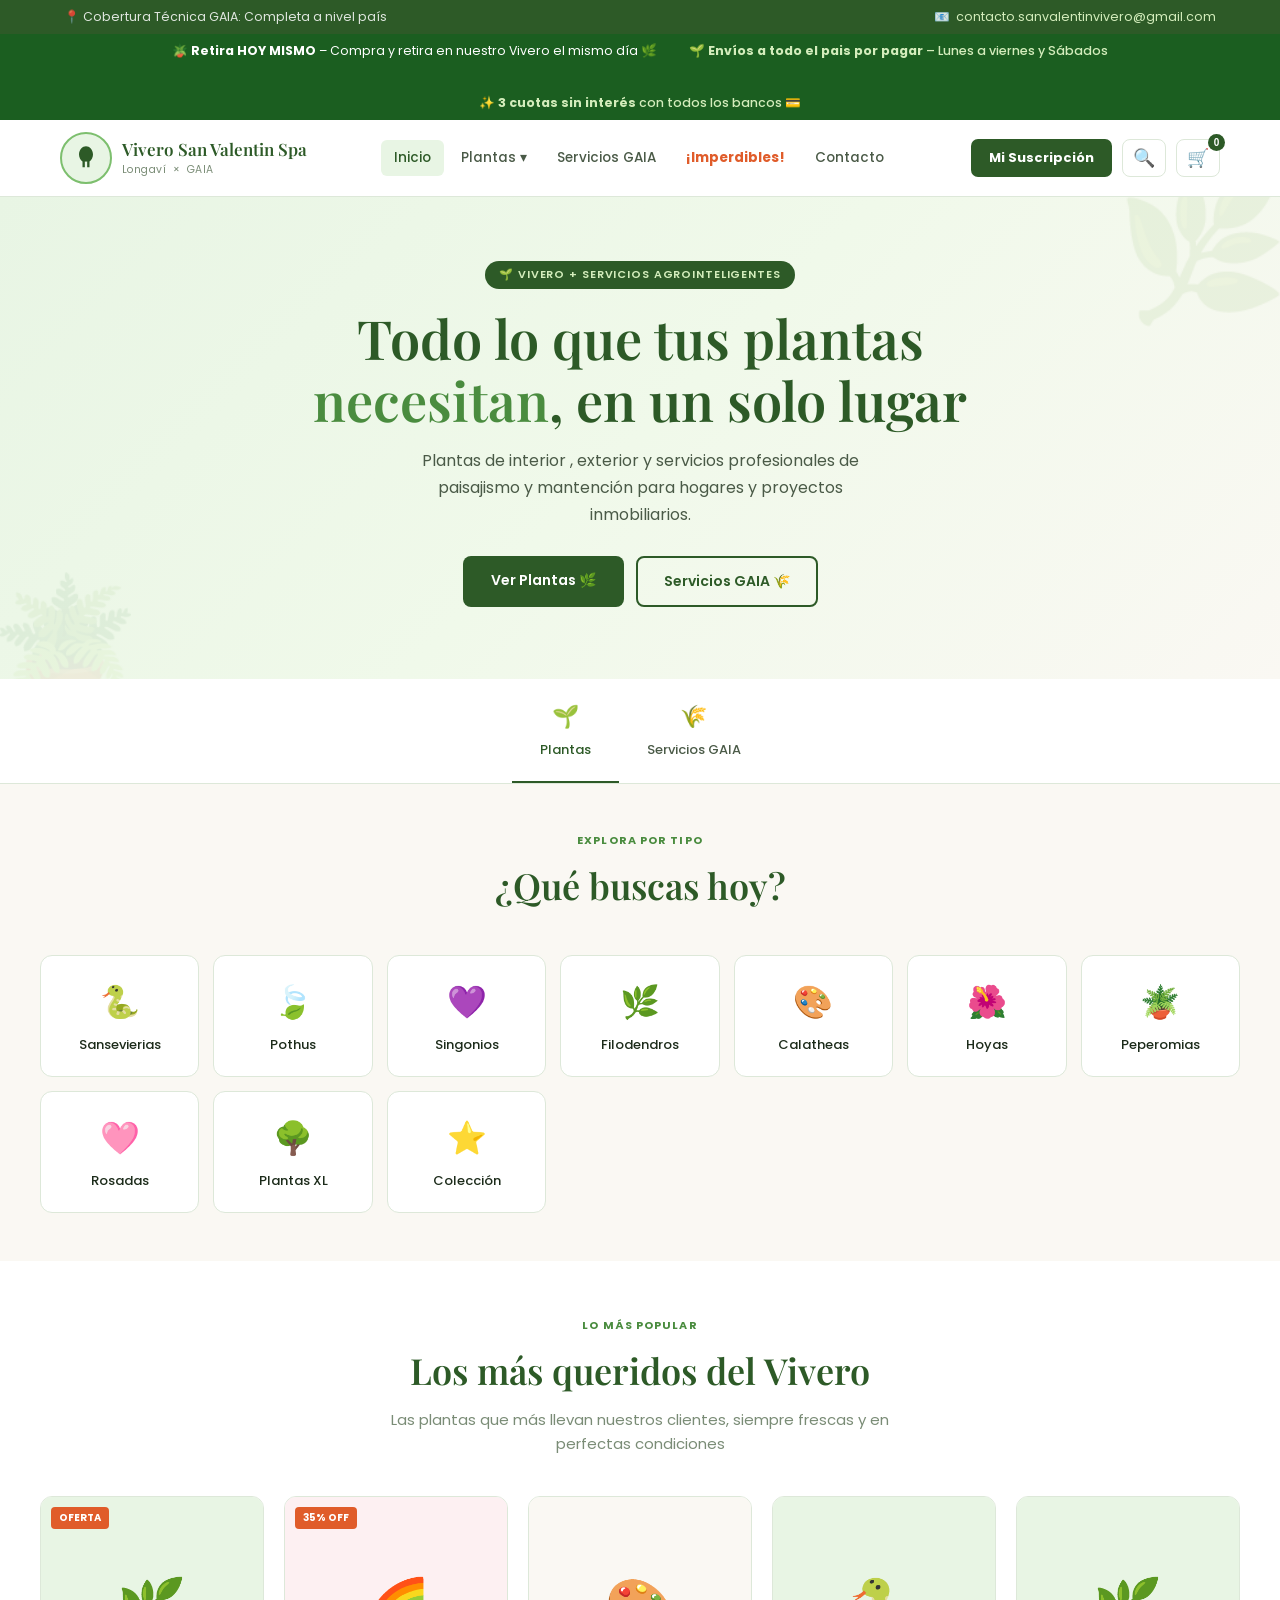
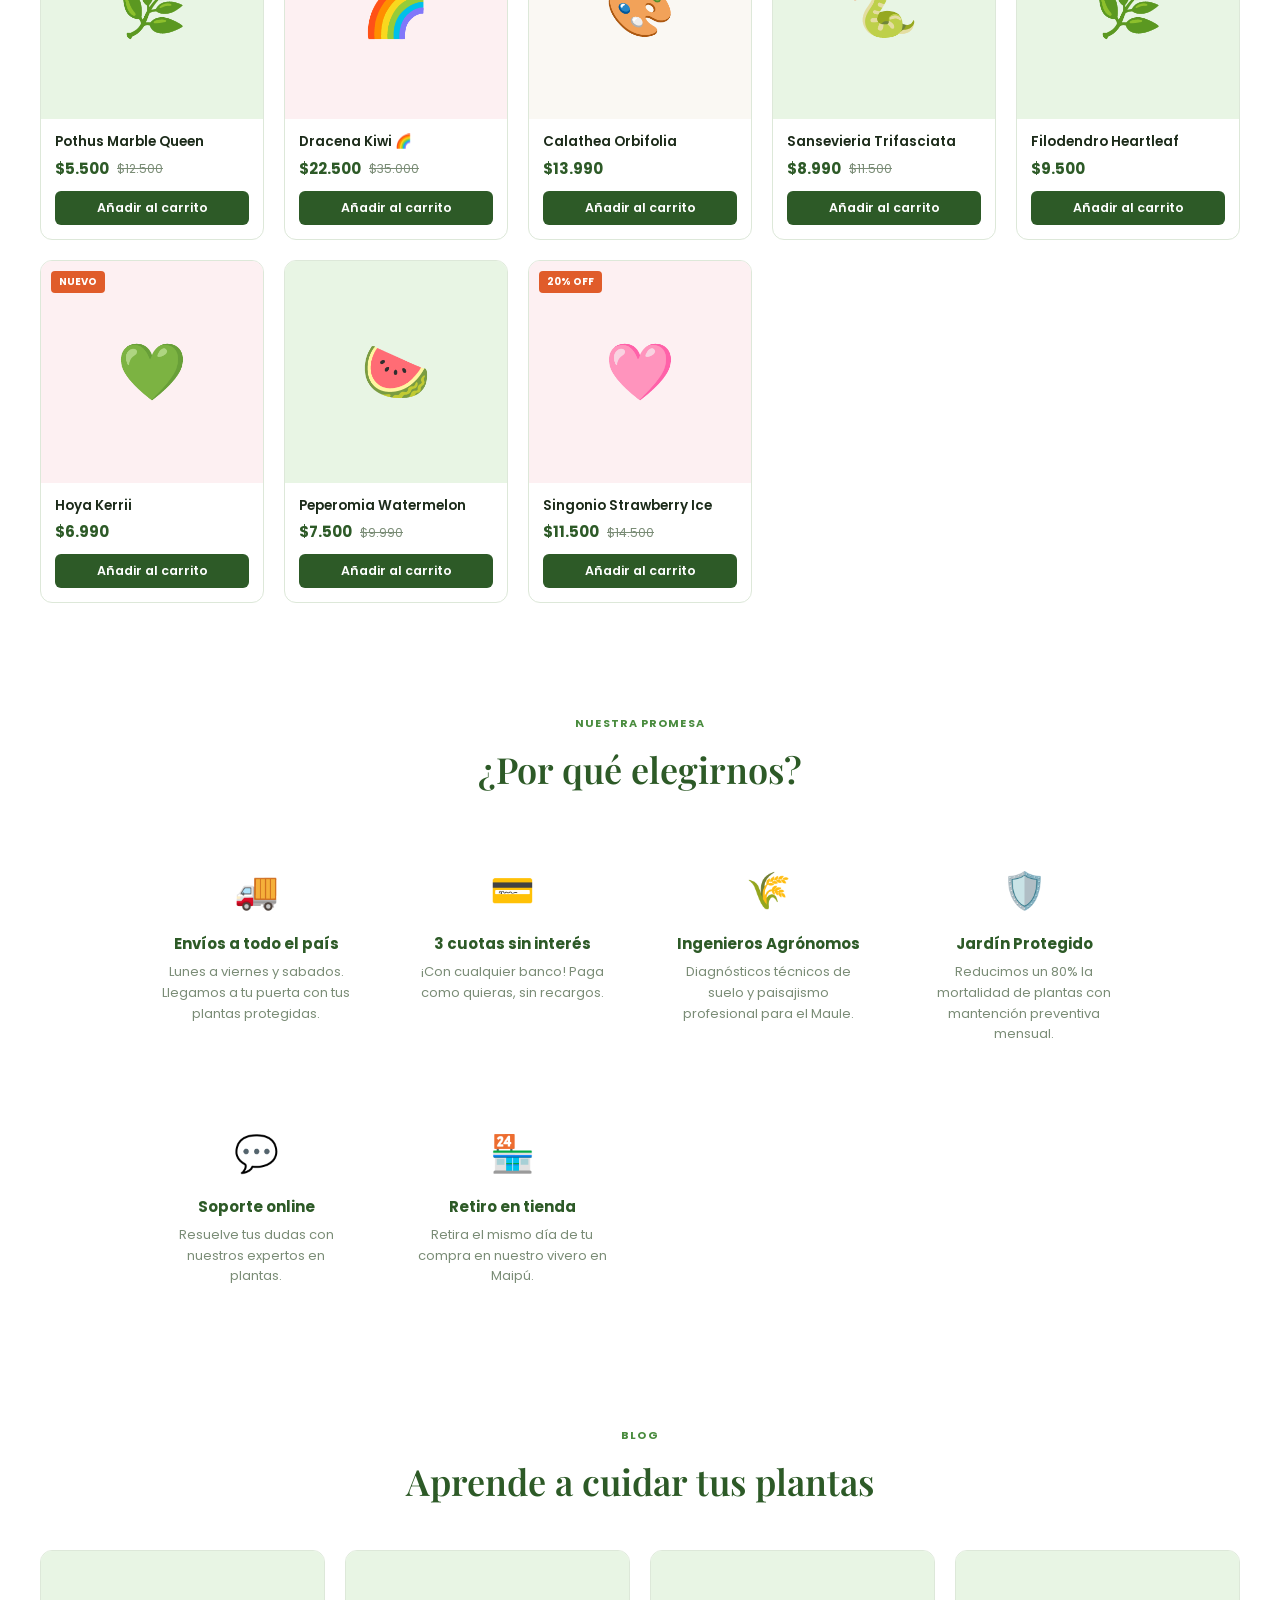
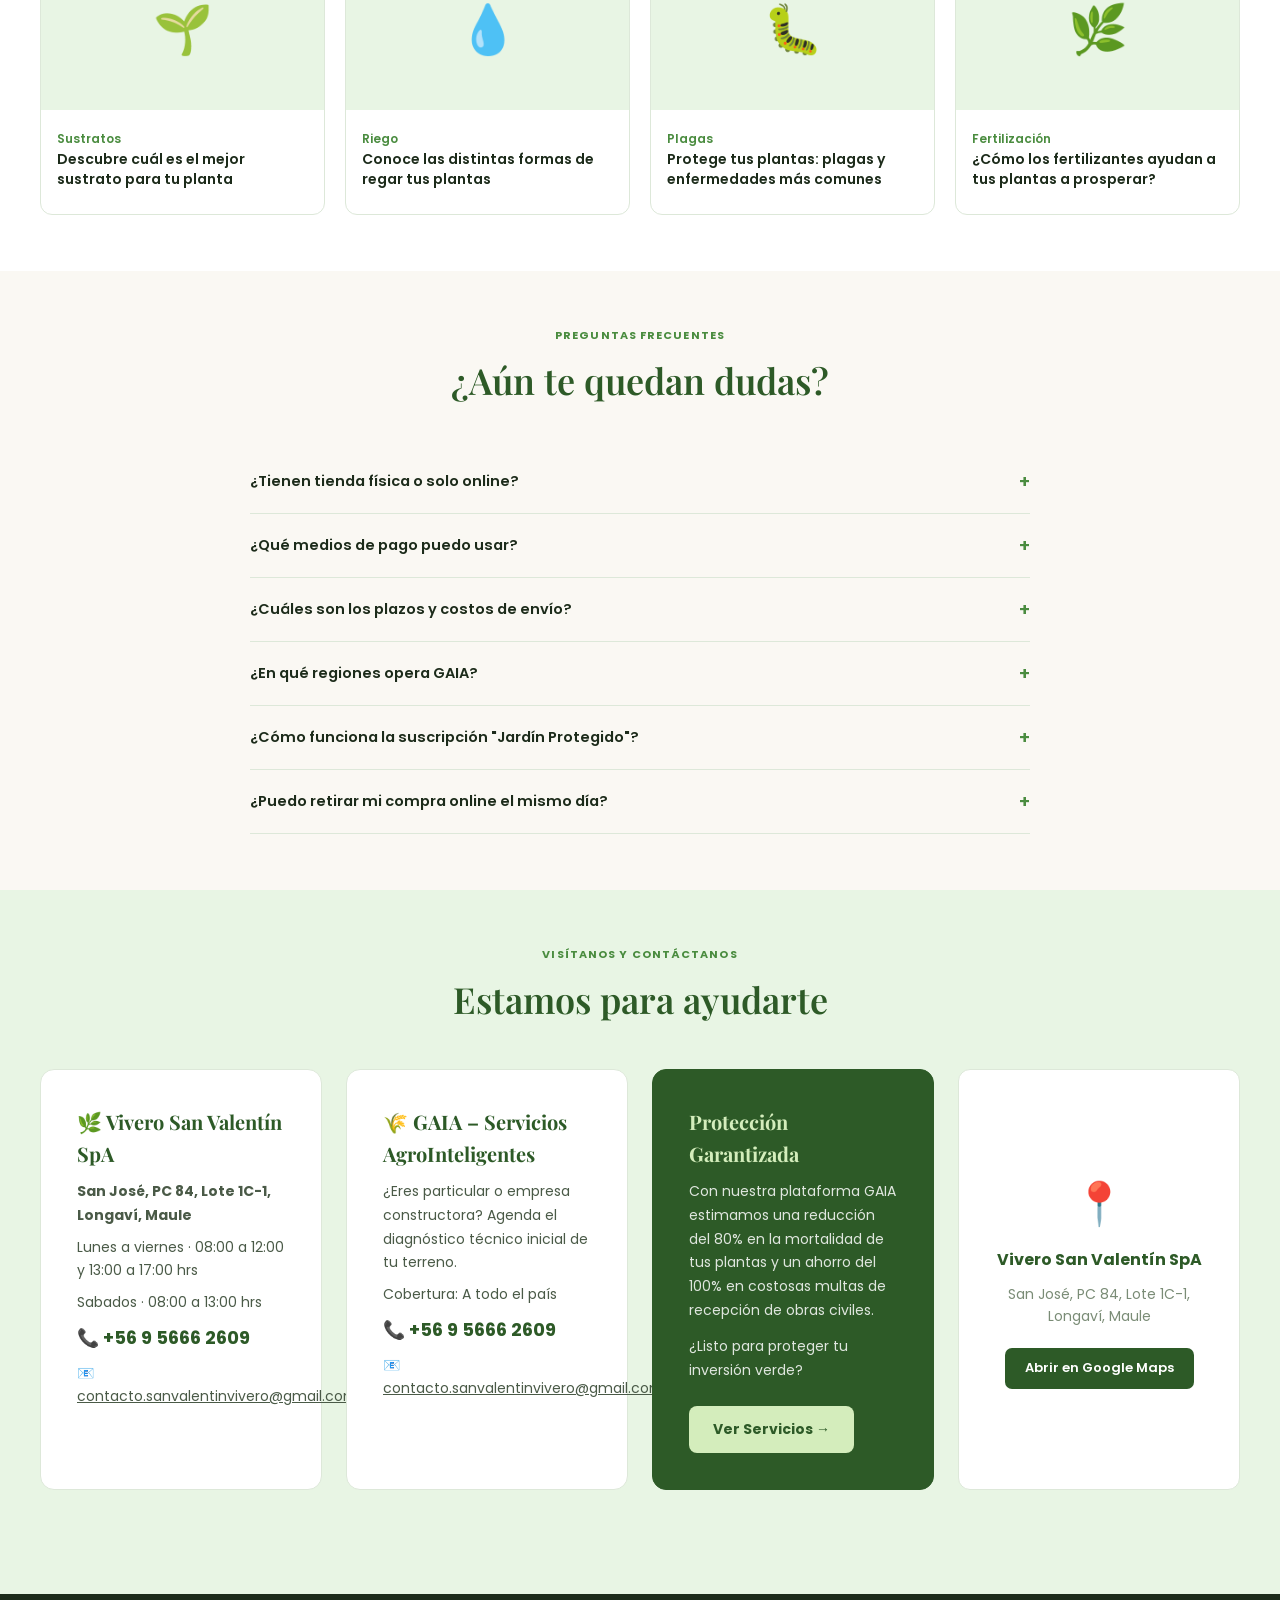
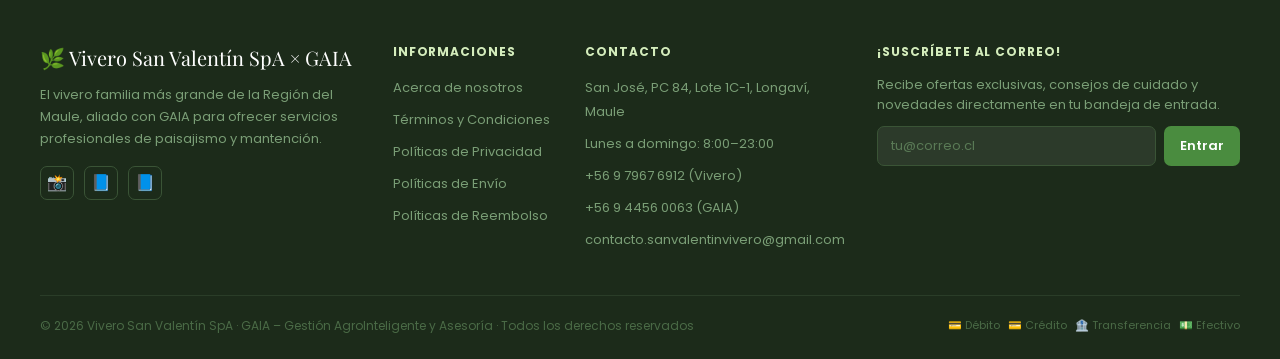
==== index.html @ 8f74e5b4 "Primer commit" ====
<!DOCTYPE html>
<html lang="es">
<head>
  <meta charset="UTF-8">
  <meta name="viewport" content="width=device-width, initial-scale=1.0">
  <title>Vivero San Valentin Spa × GAIA – Plantas & Servicios AgroInteligentes</title>
  <meta name="description" content="Vivero San Valentin Spa, el más grande de Longaví. Plantas y servicios profesionales GAIA para la Región del Maule.">
  <link href="https://fonts.googleapis.com/css2?family=Poppins:wght@300;400;500;600;700&family=Playfair+Display:wght@400;600&display=swap" rel="stylesheet">
  <link rel="stylesheet" href="styles.css">
</head>
<body>

<!-- TOPBAR GAIA -->
<div class="topbar">
  <div class="topbar-container">
    <span>📍 Cobertura Técnica GAIA: Completa a nivel país</span>
    <span>📧 <a href="mailto:contacto.sanvalentinvivero@gmail.com">contacto.sanvalentinvivero@gmail.com</a></span>
  </div>
</div>

<!-- ANNOUNCEMENT BAR VIVERO -->
<div class="announcement-bar">
  <span>🪴 <strong>Retira HOY MISMO</strong> – Compra y retira en nuestro Vivero el mismo día 🌿</span>
  <a href="#">🌱 <strong>Envíos a todo el pais por pagar</strong> – Lunes a viernes y Sábados</a>
  <a href="#">✨ <strong>3 cuotas sin interés</strong> con todos los bancos 💳</a>
</div>

<!-- HEADER -->
<header>
  <div class="header-inner">

    <a class="logo" href="#">
      <div class="logo-icon">
        <svg viewBox="0 0 24 24" xmlns="http://www.w3.org/2000/svg">
          <path d="M12 2C9 2 6 5 6 9c0 2.5 1.2 4.7 3 6.1V20h2v-4.9c.3.06.66.1 1 .1s.7-.04 1-.1V20h2v-4.9c1.8-1.4 3-3.6 3-6.1 0-4-3-7-6-7z"/>
        </svg>
      </div>
      <div class="logo-text">
        <span>Vivero San Valentin Spa</span>
        <small>Longaví &nbsp;×&nbsp; GAIA</small>
      </div>
    </a>

    <nav>
      <ul>
        <li><a href="#" class="active">Inicio</a></li>
        <li class="dropdown">
          <a href="#">Plantas ▾</a>
          <div class="dropdown-menu">
            <a href="#">Fácil Cuidado</a>
            <a href="#">De Colección</a>
            <a href="#">Plantas Rosadas</a>
            <a href="#">Plantas XL</a>
          </div>
        </li>
        <li><a href="gaia.html">Servicios GAIA</a></li>
        <li><a href="#" class="nav-accent">¡Imperdibles!</a></li>
        <li><a href="#contacto">Contacto</a></li>
      </ul>
    </nav>

    <div class="header-actions">
      <a href="gaia.html" class="btn-pedido">Mi Suscripción</a>
      <button class="btn-icon" onclick="toggleSearch()" title="Buscar">🔍</button>
      <button class="btn-icon cart-btn" onclick="showToast('Carrito vacío por ahora 🛒')" title="Carrito">
        🛒
        <span class="cart-count">0</span>
      </button>
    </div>

  </div>

  <div class="search-bar" id="searchBar">
    <div class="search-input-wrap">
      <input type="text" placeholder="¿Qué planta o servicio buscas hoy?">
      <button>Buscar</button>
    </div>
  </div>
</header>

<!-- HERO -->
<section class="hero">
  <div class="hero-inner">
    <span class="hero-badge">🌱 Vivero + Servicios AgroInteligentes</span>
    <h1>Todo lo que tus plantas<br><em>necesitan</em>, en un solo lugar</h1>
    <p>Plantas de interior , exterior y servicios profesionales de paisajismo y mantención para hogares y proyectos inmobiliarios.</p>
    <div class="hero-btns">
      <a href="#plantas" class="btn-primary">Ver Plantas 🌿</a>
      <a href="gaia.html" class="btn-outline">Servicios GAIA 🌾</a>
    </div>
  </div>
</section>

<!-- QUICK LINKS -->
<div class="quick-links">
  <div class="quick-links-inner">
    <a href="#plantas" class="quick-link active"><span class="icon">🌱</span>Plantas</a>
    <a href="gaia.html" class="quick-link"><span class="icon">🌾</span>Servicios GAIA</a>
  </div>
</div>

<!-- CATEGORÍAS -->
<section class="categories" id="categorias">
  <div class="section-inner">
    <div class="section-header">
      <span class="eyebrow">Explora por tipo</span>
      <h2>¿Qué buscas hoy?</h2>
    </div>
    <div class="cat-grid">
      <a href="#" class="cat-card"><span class="icon">🐍</span>Sansevierias</a>
      <a href="#" class="cat-card"><span class="icon">🍃</span>Pothus</a>
      <a href="#" class="cat-card"><span class="icon">💜</span>Singonios</a>
      <a href="#" class="cat-card"><span class="icon">🌿</span>Filodendros</a>
      <a href="#" class="cat-card"><span class="icon">🎨</span>Calatheas</a>
      <a href="#" class="cat-card"><span class="icon">🌺</span>Hoyas</a>
      <a href="#" class="cat-card"><span class="icon">🪴</span>Peperomias</a>
      <a href="#" class="cat-card"><span class="icon">🩷</span>Rosadas</a>
      <a href="#" class="cat-card"><span class="icon">🌳</span>Plantas XL</a>
      <a href="#" class="cat-card"><span class="icon">⭐</span>Colección</a>
    </div>
  </div>
</section>

<!-- LOS MÁS QUERIDOS -->
<section class="section-plantas" id="plantas">
  <div class="section-inner">
    <div class="section-header">
      <span class="eyebrow">Lo más popular</span>
      <h2>Los más queridos del Vivero</h2>
      <p>Las plantas que más llevan nuestros clientes, siempre frescas y en perfectas condiciones</p>
    </div>
    <div class="product-grid">

      <div class="product-card" onclick="addToCart('Pothus Marble Queen')">
        <div class="product-img">🌿<div class="badge-discount">OFERTA</div></div>
        <div class="product-info">
          <div class="product-name">Pothus Marble Queen</div>
          <div class="product-price"><span class="price-current">$5.500</span><span class="price-old">$12.500</span></div>
          <button class="btn-add">Añadir al carrito</button>
        </div>
      </div>

      <div class="product-card" onclick="addToCart('Dracena Kiwi')">
        <div class="product-img rose-bg">🌈<div class="badge-discount">35% OFF</div></div>
        <div class="product-info">
          <div class="product-name">Dracena Kiwi 🌈</div>
          <div class="product-price"><span class="price-current">$22.500</span><span class="price-old">$35.000</span></div>
          <button class="btn-add">Añadir al carrito</button>
        </div>
      </div>

      <div class="product-card" onclick="addToCart('Calathea Orbifolia')">
        <div class="product-img cream-bg">🎨</div>
        <div class="product-info">
          <div class="product-name">Calathea Orbifolia</div>
          <div class="product-price"><span class="price-current">$13.990</span></div>
          <button class="btn-add">Añadir al carrito</button>
        </div>
      </div>

      <div class="product-card" onclick="addToCart('Sansevieria Trifasciata')">
        <div class="product-img">🐍</div>
        <div class="product-info">
          <div class="product-name">Sansevieria Trifasciata</div>
          <div class="product-price"><span class="price-current">$8.990</span><span class="price-old">$11.500</span></div>
          <button class="btn-add">Añadir al carrito</button>
        </div>
      </div>

      <div class="product-card" onclick="addToCart('Filodendro Heartleaf')">
        <div class="product-img">🌿</div>
        <div class="product-info">
          <div class="product-name">Filodendro Heartleaf</div>
          <div class="product-price"><span class="price-current">$9.500</span></div>
          <button class="btn-add">Añadir al carrito</button>
        </div>
      </div>

      <div class="product-card" onclick="addToCart('Hoya Kerrii')">
        <div class="product-img rose-bg">💚<div class="badge-discount">NUEVO</div></div>
        <div class="product-info">
          <div class="product-name">Hoya Kerrii</div>
          <div class="product-price"><span class="price-current">$6.990</span></div>
          <button class="btn-add">Añadir al carrito</button>
        </div>
      </div>

      <div class="product-card" onclick="addToCart('Peperomia Watermelon')">
        <div class="product-img">🍉</div>
        <div class="product-info">
          <div class="product-name">Peperomia Watermelon</div>
          <div class="product-price"><span class="price-current">$7.500</span><span class="price-old">$9.990</span></div>
          <button class="btn-add">Añadir al carrito</button>
        </div>
      </div>

      <div class="product-card" onclick="addToCart('Singonio Strawberry Ice')">
        <div class="product-img rose-bg">🩷<div class="badge-discount">20% OFF</div></div>
        <div class="product-info">
          <div class="product-name">Singonio Strawberry Ice</div>
          <div class="product-price"><span class="price-current">$11.500</span><span class="price-old">$14.500</span></div>
          <button class="btn-add">Añadir al carrito</button>
        </div>
      </div>

    </div>
  </div>
</section>

<!-- POR QUÉ NOSOTROS -->
<section class="why-section">
  <div class="section-header" style="margin-bottom:36px">
    <span class="eyebrow">Nuestra promesa</span>
    <h2>¿Por qué elegirnos?</h2>
  </div>
  <div class="why-grid">
    <div class="why-card">
      <span class="why-icon">🚚</span>
      <h3>Envíos a todo el país</h3>
      <p>Lunes a viernes y sabados. Llegamos a tu puerta con tus plantas protegidas.</p>
    </div>
    <div class="why-card">
      <span class="why-icon">💳</span>
      <h3>3 cuotas sin interés</h3>
      <p>¡Con cualquier banco! Paga como quieras, sin recargos.</p>
    </div>
    <div class="why-card">
      <span class="why-icon">🌾</span>
      <h3>Ingenieros Agrónomos</h3>
      <p>Diagnósticos técnicos de suelo y paisajismo profesional para el Maule.</p>
    </div>
    <div class="why-card">
      <span class="why-icon">🛡️</span>
      <h3>Jardín Protegido</h3>
      <p>Reducimos un 80% la mortalidad de plantas con mantención preventiva mensual.</p>
    </div>
    <div class="why-card">
      <span class="why-icon">💬</span>
      <h3>Soporte online</h3>
      <p>Resuelve tus dudas con nuestros expertos en plantas.</p>
    </div>
    <div class="why-card">
      <span class="why-icon">🏪</span>
      <h3>Retiro en tienda</h3>
      <p>Retira el mismo día de tu compra en nuestro vivero en Maipú.</p>
    </div>
  </div>
</section>

<!-- BLOG -->
<section class="blog-section">
  <div class="section-inner">
    <div class="section-header">
      <span class="eyebrow">Blog</span>
      <h2>Aprende a cuidar tus plantas</h2>
    </div>
    <div class="blog-grid">
      <a href="#" class="blog-card">
        <div class="blog-img">🌱</div>
        <div class="blog-body"><span>Sustratos</span><h3>Descubre cuál es el mejor sustrato para tu planta</h3></div>
      </a>
      <a href="#" class="blog-card">
        <div class="blog-img">💧</div>
        <div class="blog-body"><span>Riego</span><h3>Conoce las distintas formas de regar tus plantas</h3></div>
      </a>
      <a href="#" class="blog-card">
        <div class="blog-img">🐛</div>
        <div class="blog-body"><span>Plagas</span><h3>Protege tus plantas: plagas y enfermedades más comunes</h3></div>
      </a>
      <a href="#" class="blog-card">
        <div class="blog-img">🌿</div>
        <div class="blog-body"><span>Fertilización</span><h3>¿Cómo los fertilizantes ayudan a tus plantas a prosperar?</h3></div>
      </a>
    </div>
  </div>
</section>

<!-- FAQ -->
<section class="faq-section">
  <div class="faq-inner">
    <div class="section-header">
      <span class="eyebrow">Preguntas frecuentes</span>
      <h2>¿Aún te quedan dudas?</h2>
    </div>

    <div class="faq-item">
      <button class="faq-q" onclick="toggleFaq(this)">¿Tienen tienda física o solo online? <span class="arrow">+</span></button>
      <div class="faq-a">¡Tenemos ambas! Puedes visitar nuestra tienda en Avenida Los Pajaritos 4499, Maipú, a pasos de la estación Metro Monte Tabor. Atención martes a domingo de 11:00 a 20:00 horas.</div>
    </div>
    <div class="faq-item">
      <button class="faq-q" onclick="toggleFaq(this)">¿Qué medios de pago puedo usar? <span class="arrow">+</span></button>
      <div class="faq-a">Aceptamos efectivo, débito, crédito y transferencias. Ofrecemos 3 cuotas sin interés con cualquier banco.</div>
    </div>
    <div class="faq-item">
      <button class="faq-q" onclick="toggleFaq(this)">¿Cuáles son los plazos y costos de envío? <span class="arrow">+</span></button>
      <div class="faq-a">
        Despacho a todo el pais los días <strong>lunes a viernes</strong> y sábado.<br><br>
        📍 <strong>Tarifa a acordar dependiendo de la distancia</strong>: A todo el país.<br><br>
      </div>
    </div>
    <div class="faq-item">
      <button class="faq-q" onclick="toggleFaq(this)">¿En qué regiones opera GAIA? <span class="arrow">+</span></button>
      <div class="faq-a">GAIA tiene cobertura técnica en todo el pais, para consultas sobre los planes, contáctanos en contacto.sanvalentinvivero@gmail.com</div>
    </div>
    <div class="faq-item">
      <button class="faq-q" onclick="toggleFaq(this)">¿Cómo funciona la suscripción "Jardín Protegido"? <span class="arrow">+</span></button>
      <div class="faq-a">Es un servicio mensual recurrente. Un equipo técnico de GAIA realiza visitas programadas para poda, control fitosanitario y monitoreo de riego. Contáctanos al +56 9 5666 2609 para agendar el diagnóstico initial gratuito.</div>
    </div>
    <div class="faq-item">
      <button class="faq-q" onclick="toggleFaq(this)">¿Puedo retirar mi compra online el mismo día? <span class="arrow">+</span></button>
      <div class="faq-a">¡Sí! Si compras antes del horario de cierre, puedes pasar a retirar tu pedido directamente en nuestro vivero en Maipú sin costo adicional.</div>
    </div>

  </div>
</section>

<!-- CONTACTO COMBINADO -->
<section class="contact-section" id="contacto">
  <div class="section-inner">
    <div class="section-header">
      <span class="eyebrow">Visítanos y contáctanos</span>
      <h2>Estamos para ayudarte</h2>
    </div>
    <div class="contact-grid">

      <div class="contact-box">
        <h3>🌿 Vivero San Valentín SpA</h3>
        <p><strong>San José, PC 84, Lote 1C-1, Longaví, Maule </strong><br></p>
        <p>Lunes a viernes · 08:00 a 12:00 y 13:00 a 17:00 hrs</p>
        <p>Sabados · 08:00 a 13:00 hrs</p>
        <p class="phone">📞 +56 9 5666 2609</p>
        <p style="margin-top:8px">📧 <a href="mailto:contacto.sanvalentinvivero@gmail.com" style="color:inherit">contacto.sanvalentinvivero@gmail.com</a></p>
      </div>

      <div class="contact-box">
        <h3>🌾 GAIA – Servicios AgroInteligentes</h3>
        <p>¿Eres particular o empresa constructora? Agenda el diagnóstico técnico inicial de tu terreno.</p>
        <p>Cobertura: A todo el país</p>
        <p class="phone">📞 +56 9 5666 2609</p>
        <p style="margin-top:8px">📧 <a href="mailto:contacto.sanvalentinvivero@gmail.com" style="color:inherit">contacto.sanvalentinvivero@gmail.com</a></p>
      </div>

      <div class="contact-box dark">
        <h3>Protección Garantizada</h3>
        <p>Con nuestra plataforma GAIA estimamos una reducción del 80% en la mortalidad de tus plantas y un ahorro del 100% en costosas multas de recepción de obras civiles.</p>
        <p style="margin-top:12px">¿Listo para proteger tu inversión verde?</p>
        <a href="servicios-gaia.html" class="btn-light" style="margin-top:16px">Ver Servicios →</a>
      </div>

      <div class="map-placeholder">
        <span class="pin">📍</span>
        <strong>Vivero San Valentín SpA</strong>
        <span>San José, PC 84, Lote 1C-1, Longaví, Maule</span>
        <a href="https://maps.app.goo.gl/bNr6vExh4vFdEDfDA" target="_blank" class="map-link">Abrir en Google Maps</a>
      </div>


        <p><strong></strong><br></p>

    </div>
  </div>
</section>

<!-- FOOTER -->
<footer>
  <div class="footer-inner">
    <div class="footer-grid">

      <div class="footer-brand">
        <div class="brand-name">🌿 Vivero San Valentín SpA × GAIA</div>
        <p>El vivero familia más grande de la Región del Maule, aliado con GAIA para ofrecer servicios profesionales de paisajismo y mantención.</p>
        <div class="footer-social">
          <a href="https://www.instagram.com/sanvalentin_vivero/" title="Instagram">📸</a>
          <a href="https://www.facebook.com/profile.php?id=61579057474777" title="Perfil de Facebook">📘</a>
          <a href="https://www.facebook.com/profile.php?id=61579057474777" title="Página de Facebook">📘</a>
        </div>
      </div>

      <div class="footer-col">
        <h4>Informaciones</h4>
        <ul>
          <li><a href="#">Acerca de nosotros</a></li>
          <li><a href="#">Términos y Condiciones</a></li>
          <li><a href="#">Políticas de Privacidad</a></li>
          <li><a href="#">Políticas de Envío</a></li>
          <li><a href="#">Políticas de Reembolso</a></li>
        </ul>
      </div>

      <div class="footer-col">
        <h4>Contacto</h4>
        <ul>
          <li><a href="https://maps.app.goo.gl/bNr6vExh4vFdEDfDA" target="_blank">San José, PC 84, Lote 1C-1, Longaví, Maule</a></li>
          <li><a href="#">Lunes a domingo: 8:00–23:00</a></li>
          <li><a href="tel:+56979676912">+56 9 7967 6912 (Vivero)</a></li>
          <li><a href="tel:+56956662609">+56 9 4456 0063  (GAIA)</a></li>
          <li><a href="mailto:contacto.sanvalentinvivero@gmail.com">contacto.sanvalentinvivero@gmail.com</a></li>
        </ul>
      </div>

      <div class="footer-col footer-newsletter">
        <h4>¡Suscríbete al correo!</h4>
        <p>Recibe ofertas exclusivas, consejos de cuidado y novedades directamente en tu bandeja de entrada.</p>
        <div class="newsletter-form">
          <input type="email" placeholder="tu@correo.cl">
          <button onclick="showToast('¡Suscrito exitosamente! 🌱')">Entrar</button>
        </div>
      </div>

    </div>
    <div class="footer-bottom">
      <p>© 2026 Vivero San Valentín SpA · GAIA – Gestión AgroInteligente y Asesoría · Todos los derechos reservados</p>
      <div class="pay-icons">
        <span>💳 Débito</span>
        <span>💳 Crédito</span>
        <span>🏦 Transferencia</span>
        <span>💵 Efectivo</span>
      </div>
    </div>
  </div>
</footer>

<!-- TOAST -->
<div class="toast" id="toast"></div>

<script>
  function toggleSearch() {
    const bar = document.getElementById('searchBar');
    bar.classList.toggle('open');
    if (bar.classList.contains('open')) bar.querySelector('input').focus();
  }

  function toggleFaq(btn) {
    const answer = btn.nextElementSibling;
    const isOpen = answer.classList.contains('show');
    document.querySelectorAll('.faq-a').forEach(a => a.classList.remove('show'));
    document.querySelectorAll('.faq-q').forEach(q => q.classList.remove('open'));
    if (!isOpen) { answer.classList.add('show'); btn.classList.add('open'); }
  }

  let cartCount = 0;
  function addToCart(name) {
    cartCount++;
    document.querySelector('.cart-count').textContent = cartCount;
    showToast('¡' + name + ' agregado al carrito! 🛒');
  }

  function showToast(msg) {
    const t = document.getElementById('toast');
    t.textContent = msg;
    t.classList.add('show');
    setTimeout(() => t.classList.remove('show'), 2800);
  }

  document.querySelectorAll('a[href^="#"]').forEach(a => {
    a.addEventListener('click', e => {
      const id = a.getAttribute('href');
      if (id === '#' || id.length <= 1) return;
      const el = document.querySelector(id);
      if (el) { e.preventDefault(); el.scrollIntoView({ behavior: 'smooth', block: 'start' }); }
    });
  });
</script>

</body>
</html>
---- styles.css ----
/* ============================================================
   VIVERO MIS TESOROS × GAIA — Hoja de estilos integrada
   ============================================================ */

/* VARIABLES */
:root {
  --green-dark:   #2d5a27;
  --green-mid:    #4a8c3f;
  --green-light:  #7dbf6e;
  --green-pale:   #e8f5e4;
  --cream:        #faf8f3;
  --rose:         #c97b8a;
  --rose-pale:    #fdf0f2;
  --text-dark:    #1c2b1a;
  --text-mid:     #4a5a47;
  --text-light:   #7a8c76;
  --border:       #dde8d9;
  --white:        #ffffff;
  --accent:       #e05c2a;
  --bg-light:     #f8f9fa;
}

/* RESET */
* { margin: 0; padding: 0; box-sizing: border-box; }

body {
  font-family: 'Poppins', sans-serif;
  color: var(--text-dark);
  background: var(--white);
  font-size: 15px;
  line-height: 1.6;
}

/* ============================================================
   TOPBAR (GAIA info)
   ============================================================ */
.topbar {
  background-color: var(--green-dark);
  color: rgba(255,255,255,0.85);
  font-size: 12.5px;
  padding: 7px 5%;
}

.topbar-container {
  display: flex;
  justify-content: space-between;
  max-width: 1200px;
  margin: 0 auto;
  flex-wrap: wrap;
  gap: 6px;
}

.topbar-container span { display: flex; align-items: center; gap: 6px; }
.topbar-container a   { color: #d4edbc; text-decoration: none; }
.topbar-container a:hover { text-decoration: underline; }

/* ============================================================
   ANNOUNCEMENT BAR (Vivero)
   ============================================================ */
.announcement-bar {
  background: #1b5e20;
  color: #fff;
  text-align: center;
  padding: 7px 16px;
  font-size: 12.5px;
  display: flex;
  justify-content: center;
  gap: 32px;
  flex-wrap: wrap;
}

.announcement-bar a { color: #d4edbc; text-decoration: none; font-weight: 500; }
.announcement-bar a:hover { text-decoration: underline; }

/* ============================================================
   HEADER / NAVBAR
   ============================================================ */
header {
  background: var(--white);
  border-bottom: 1.5px solid var(--border);
  position: sticky;
  top: 0;
  z-index: 100;
}

.header-inner {
  max-width: 1200px;
  margin: 0 auto;
  padding: 12px 20px;
  display: flex;
  align-items: center;
  gap: 20px;
}

/* Logo */
.logo {
  display: flex;
  align-items: center;
  gap: 10px;
  text-decoration: none;
  flex-shrink: 0;
}

.logo-icon {
  width: 52px; height: 52px;
  background: var(--green-pale);
  border-radius: 50%;
  display: flex; align-items: center; justify-content: center;
  border: 2px solid var(--green-light);
}

.logo-icon svg { width: 28px; height: 28px; fill: var(--green-dark); }

.logo-text { line-height: 1.2; }

.logo-text span {
  display: block;
  font-family: 'Playfair Display', serif;
  font-size: 17px; font-weight: 600;
  color: var(--green-dark);
}

.logo-text small {
  font-size: 10.5px;
  color: var(--text-light);
  letter-spacing: .04em;
}

/* Nav links */
nav { flex: 1; display: flex; justify-content: center; }

nav ul {
  list-style: none;
  display: flex; gap: 4px;
  flex-wrap: wrap; justify-content: center;
}

nav ul li { position: relative; }

nav ul li a {
  display: block;
  padding: 7px 13px;
  font-size: 13.5px;
  color: var(--text-mid);
  text-decoration: none;
  border-radius: 6px;
  font-weight: 500;
  transition: color .2s, background .2s;
  white-space: nowrap;
}

nav ul li a:hover,
nav ul li a.active { color: var(--green-dark); background: var(--green-pale); }
nav ul li a.nav-accent { color: var(--accent); font-weight: 700; }

/* Dropdown */
.dropdown { position: relative; }

.dropdown-menu {
  display: none;
  position: absolute;
  top: calc(100% + 4px); left: 0;
  background: #fff;
  border: 1px solid var(--border);
  border-radius: 10px;
  min-width: 210px;
  padding: 8px 0;
  box-shadow: 0 8px 24px rgba(0,0,0,.09);
  z-index: 200;
}

.dropdown:hover .dropdown-menu { display: block; }

.dropdown-menu a {
  display: block;
  padding: 8px 18px;
  font-size: 13px;
  color: var(--text-mid);
  text-decoration: none;
  transition: background .15s;
}

.dropdown-menu a:hover { background: var(--green-pale); color: var(--green-dark); }

/* Header actions */
.header-actions { display: flex; align-items: center; gap: 10px; flex-shrink: 0; }

.btn-icon {
  background: none;
  border: 1.5px solid var(--border);
  border-radius: 8px;
  padding: 7px 10px;
  cursor: pointer;
  color: var(--text-mid);
  font-size: 18px;
  display: flex; align-items: center;
  transition: border-color .2s, color .2s;
}

.btn-icon:hover { border-color: var(--green-mid); color: var(--green-dark); }

.btn-pedido {
  background-color: var(--green-dark);
  color: var(--white);
  text-decoration: none;
  padding: 9px 18px;
  border-radius: 7px;
  font-weight: 700;
  font-size: 13px;
  transition: background .3s;
  white-space: nowrap;
}

.btn-pedido:hover { background-color: var(--green-mid); }

.cart-btn { position: relative; }

.cart-count {
  position: absolute;
  top: -6px; right: -6px;
  background: var(--green-dark);
  color: #fff;
  font-size: 10px;
  width: 17px; height: 17px;
  border-radius: 50%;
  display: flex; align-items: center; justify-content: center;
  font-weight: 600;
}

/* Search bar */
.search-bar {
  background: var(--white);
  padding: 14px 20px;
  border-bottom: 1px solid var(--border);
  display: none;
}

.search-bar.open { display: block; }

.search-input-wrap {
  max-width: 600px; margin: 0 auto;
  display: flex; gap: 10px;
}

.search-input-wrap input {
  flex: 1;
  border: 1.5px solid var(--border);
  border-radius: 8px;
  padding: 10px 16px;
  font-size: 14px;
  font-family: 'Poppins', sans-serif;
  color: var(--text-dark);
}

.search-input-wrap input:focus { outline: none; border-color: var(--green-mid); }

.search-input-wrap button {
  background: var(--green-dark); color: #fff;
  border: none; border-radius: 8px;
  padding: 10px 18px; font-size: 13px;
  font-weight: 600; cursor: pointer;
}

/* ============================================================
   BUTTONS (shared)
   ============================================================ */
.btn-primary {
  background: var(--green-dark); color: #fff;
  padding: 13px 28px; border-radius: 8px;
  text-decoration: none; font-weight: 600; font-size: 14px;
  transition: background .2s, transform .15s;
  border: none; cursor: pointer; display: inline-block;
}

.btn-primary:hover { background: var(--green-mid); transform: translateY(-1px); }

.btn-outline {
  background: transparent; color: var(--green-dark);
  padding: 12px 26px; border-radius: 8px;
  text-decoration: none; font-weight: 600; font-size: 14px;
  border: 2px solid var(--green-dark);
  transition: background .2s, color .2s;
  display: inline-block;
}

.btn-outline:hover { background: var(--green-dark); color: #fff; }

/* ============================================================
   HERO
   ============================================================ */
.hero {
  background: linear-gradient(135deg, var(--green-pale) 0%, #f0f9ea 50%, var(--cream) 100%);
  padding: 64px 20px 72px;
  text-align: center;
  position: relative; overflow: hidden;
}

.hero::before {
  content: '🌿'; font-size: 140px;
  position: absolute; top: -20px; right: -10px;
  opacity: .08; line-height: 1;
}

.hero::after {
  content: '🪴'; font-size: 120px;
  position: absolute; bottom: -20px; left: -10px;
  opacity: .07; line-height: 1;
}

.hero-inner { max-width: 700px; margin: 0 auto; position: relative; }

.hero-badge {
  display: inline-block;
  background: var(--green-dark); color: #d4edbc;
  font-size: 11px; font-weight: 600;
  letter-spacing: .08em; padding: 5px 14px;
  border-radius: 20px; text-transform: uppercase;
  margin-bottom: 18px;
}

.hero h1 {
  font-family: 'Playfair Display', serif;
  font-size: clamp(32px, 5vw, 54px);
  font-weight: 600; color: var(--green-dark);
  line-height: 1.15; margin-bottom: 16px;
}

.hero h1 em { font-style: normal; color: var(--green-mid); }

.hero p {
  font-size: 16px; color: var(--text-mid);
  max-width: 480px; margin: 0 auto 28px; line-height: 1.7;
}

.hero-btns { display: flex; gap: 12px; justify-content: center; flex-wrap: wrap; }

/* ============================================================
   QUICK LINKS
   ============================================================ */
.quick-links { background: var(--white); border-bottom: 1px solid var(--border); }

.quick-links-inner {
  max-width: 1200px; margin: 0 auto;
  padding: 0 20px;
  display: flex; justify-content: center;
}

.quick-link {
  display: flex; flex-direction: column; align-items: center;
  gap: 6px; padding: 20px 28px;
  text-decoration: none; color: var(--text-mid);
  font-size: 13px; font-weight: 500;
  border-bottom: 2.5px solid transparent;
  transition: color .2s, border-color .2s;
}

.quick-link:hover,
.quick-link.active { color: var(--green-dark); border-bottom-color: var(--green-dark); }
.quick-link span.icon { font-size: 22px; }

/* ============================================================
   SECTION COMMONS
   ============================================================ */
section { padding: 56px 20px; }

.section-inner { max-width: 1200px; margin: 0 auto; }

.section-header { text-align: center; margin-bottom: 40px; }

.section-header h2 {
  font-family: 'Playfair Display', serif;
  font-size: clamp(24px, 3.5vw, 36px);
  font-weight: 600; color: var(--green-dark); margin-bottom: 8px;
}

.section-header p { color: var(--text-light); font-size: 15px; max-width: 500px; margin: 0 auto; }

.eyebrow {
  font-size: 11px; font-weight: 700;
  letter-spacing: .1em; text-transform: uppercase;
  color: var(--green-mid); margin-bottom: 8px; display: block;
}

/* ============================================================
   CATEGORIES
   ============================================================ */
.categories { background: var(--cream); padding: 48px 20px; }

.cat-grid {
  display: grid;
  grid-template-columns: repeat(auto-fill, minmax(140px, 1fr));
  gap: 14px; max-width: 1200px; margin: 0 auto;
}

.cat-card {
  background: var(--white);
  border: 1px solid var(--border);
  border-radius: 12px; padding: 20px 12px;
  text-align: center; text-decoration: none;
  color: var(--text-dark); font-size: 13px; font-weight: 500;
  transition: box-shadow .2s, background .2s;
}

.cat-card:hover { background: var(--green-pale); box-shadow: 0 4px 16px rgba(45,90,39,.1); }
.cat-card .icon { font-size: 32px; margin-bottom: 8px; display: block; }

/* ============================================================
   PRODUCT GRID
   ============================================================ */
.section-plantas, .section-sustratos { background: var(--white); padding: 56px 20px; }

.product-grid {
  display: grid;
  grid-template-columns: repeat(auto-fill, minmax(200px, 1fr));
  gap: 20px;
}

.product-card {
  background: var(--white);
  border: 1px solid var(--border);
  border-radius: 12px; overflow: hidden;
  transition: box-shadow .2s, transform .2s; cursor: pointer;
}

.product-card:hover { box-shadow: 0 8px 28px rgba(45,90,39,.12); transform: translateY(-3px); }

.product-img {
  width: 100%; aspect-ratio: 1;
  background: var(--green-pale);
  display: flex; align-items: center; justify-content: center;
  font-size: 56px; position: relative; overflow: hidden;
}

.product-img.rose-bg  { background: var(--rose-pale); }
.product-img.cream-bg { background: var(--cream); }

.badge-discount {
  position: absolute; top: 10px; left: 10px;
  background: var(--accent); color: #fff;
  font-size: 10px; font-weight: 700;
  padding: 3px 8px; border-radius: 4px;
}

.product-info { padding: 14px; }

.product-name {
  font-size: 13.5px; font-weight: 600;
  color: var(--text-dark); margin-bottom: 6px; line-height: 1.3;
}

.product-price { display: flex; align-items: center; gap: 8px; flex-wrap: wrap; }

.price-current { font-size: 15px; font-weight: 700; color: var(--green-dark); }
.price-old     { font-size: 12px; color: var(--text-light); text-decoration: line-through; }

.btn-add {
  width: 100%; margin-top: 10px;
  background: var(--green-dark); color: #fff;
  border: none; border-radius: 6px;
  padding: 8px; font-size: 12.5px; font-weight: 600;
  cursor: pointer; transition: background .2s;
  font-family: 'Poppins', sans-serif;
}

.btn-add:hover { background: var(--green-mid); }

.sustratos-footer { text-align: center; margin-top: 32px; }

/* ============================================================
   VITALI+ SECTION
   ============================================================ */
.vitali-section { background: var(--green-dark); padding: 64px 20px; }

.vitali-inner {
  max-width: 1200px; margin: 0 auto;
  display: grid; grid-template-columns: 1fr 1fr;
  gap: 48px; align-items: center;
}

.vitali-text h2 {
  font-family: 'Playfair Display', serif;
  font-size: clamp(26px, 3.5vw, 40px);
  color: #d4edbc; margin-bottom: 14px; line-height: 1.2;
}

.vitali-text p { color: #a8d89a; font-size: 15px; line-height: 1.7; margin-bottom: 24px; }
.vitali-eyebrow { color: #a8d89a !important; }

.btn-light {
  background: #d4edbc; color: var(--green-dark);
  padding: 12px 24px; border-radius: 8px;
  text-decoration: none; font-weight: 700; font-size: 14px;
  display: inline-block; transition: background .2s;
}

.btn-light:hover { background: #fff; }

.vitali-products { display: grid; grid-template-columns: 1fr 1fr; gap: 14px; }

.vitali-product {
  background: rgba(255,255,255,.08);
  border: 1px solid rgba(212,237,188,.2);
  border-radius: 10px; padding: 16px; color: #fff;
}

.vp-name  { font-size: 13px; font-weight: 600; margin-bottom: 4px; color: #d4edbc; }
.vp-price { font-size: 14px; font-weight: 700; }
.vp-old   { font-size: 11px; color: #a8d89a; text-decoration: line-through; }

/* ============================================================
   GAIA — SERVICES BANNER
   ============================================================ */
.services-banner {
  background:
    linear-gradient(rgba(27,94,32,.75), rgba(27,94,32,.75)),
    url('https://images.unsplash.com/photo-1596547609652-9cf5d8d76921?auto=format&fit=crop&q=80&w=1200')
    no-repeat center center / cover;
  min-height: 32vh;
  display: flex; align-items: center; justify-content: center;
  text-align: center; color: var(--white); padding: 40px 20px;
}

.banner-overlay h2 {
  font-family: 'Playfair Display', serif;
  font-size: clamp(26px, 4vw, 44px);
  font-weight: 600; margin-bottom: 12px;
}

.banner-overlay p {
  font-size: 16px; max-width: 680px; margin: 0 auto; opacity: .9; line-height: 1.7;
}

/* ============================================================
   GAIA — SERVICE ROWS
   ============================================================ */
.services-wrapper {
  background: var(--bg-light);
  padding: 64px 20px;
}

.services-container {
  max-width: 1200px; margin: 0 auto;
}

.service-row {
  display: flex;
  align-items: center;
  gap: 48px;
  margin-bottom: 72px;
  background: var(--white);
  border: 1px solid var(--border);
  border-radius: 16px;
  overflow: hidden;
  box-shadow: 0 4px 20px rgba(45,90,39,.06);
}

.service-row:last-child { margin-bottom: 0; }

.service-row.reverse { flex-direction: row-reverse; }

.service-image {
  flex: 0 0 42%;
  min-height: 380px;
  background-size: cover;
  background-position: center;
}

.service-info { flex: 1; padding: 40px 36px; }

.service-tag {
  display: inline-block;
  background: var(--green-pale);
  color: var(--green-dark);
  padding: 5px 14px;
  border-radius: 20px;
  font-size: 11px; font-weight: 700;
  letter-spacing: .06em; text-transform: uppercase;
  margin-bottom: 14px;
  border: 1px solid var(--green-light);
}

.service-info h3 {
  font-family: 'Playfair Display', serif;
  font-size: clamp(20px, 2.5vw, 28px);
  color: var(--green-dark);
  margin-bottom: 14px; line-height: 1.3;
}

.service-info p {
  color: var(--text-mid);
  font-size: 14.5px; line-height: 1.75;
  margin-bottom: 12px;
}

.service-list { list-style: none; margin-top: 18px; }

.service-list li {
  margin-bottom: 10px;
  font-size: 14px; font-weight: 600;
  color: var(--text-dark);
  display: flex; align-items: flex-start; gap: 8px;
}

.service-list li::before {
  content: '✓';
  color: var(--green-mid);
  font-weight: 700; flex-shrink: 0;
}

/* ============================================================
   PROMO BANNER (Plantas Rosadas)
   ============================================================ */
.promo-banner {
  background: var(--rose-pale); padding: 40px 20px;
  border-top: 1px solid #f0d4da; border-bottom: 1px solid #f0d4da;
}

.promo-inner {
  max-width: 1200px; margin: 0 auto;
  display: flex; align-items: center;
  justify-content: space-between; gap: 24px; flex-wrap: wrap;
}

.promo-text h2 {
  font-family: 'Playfair Display', serif;
  font-size: 28px; color: #8b3a4a; margin-bottom: 6px;
}

.promo-text p { color: #b05c6b; font-size: 14px; }

.btn-rose {
  background: #c97b8a; color: #fff;
  padding: 12px 24px; border-radius: 8px;
  text-decoration: none; font-weight: 700; font-size: 14px;
  display: inline-block; margin-top: 14px;
  transition: background .2s;
}

.btn-rose:hover { background: #b0677a; }

.promo-products { display: flex; gap: 12px; flex-wrap: wrap; }

.promo-chip {
  background: var(--white); border: 1px solid #f0d4da;
  border-radius: 8px; padding: 10px 16px;
  font-size: 13px; font-weight: 500; color: #8b3a4a;
  text-decoration: none; transition: background .2s;
}

.promo-chip:hover { background: #f5e0e4; }

/* ============================================================
   WHY US
   ============================================================ */
.why-section { background: var(--white); padding: 56px 20px; }

.why-grid {
  max-width: 1000px; margin: 0 auto;
  display: grid; grid-template-columns: repeat(auto-fill, minmax(200px, 1fr));
  gap: 24px; text-align: center;
}

.why-card { padding: 28px 20px; }
.why-icon { font-size: 36px; margin-bottom: 12px; display: block; }
.why-card h3 { font-size: 15px; font-weight: 700; color: var(--green-dark); margin-bottom: 6px; }
.why-card p  { font-size: 13px; color: var(--text-light); line-height: 1.6; }

/* ============================================================
   BLOG
   ============================================================ */
.blog-section { background: var(--white); padding: 56px 20px; }

.blog-grid {
  display: grid;
  grid-template-columns: repeat(auto-fill, minmax(240px, 1fr));
  gap: 20px; max-width: 1200px; margin: 0 auto;
}

.blog-card {
  border: 1px solid var(--border); border-radius: 12px;
  overflow: hidden; text-decoration: none; color: var(--text-dark);
  transition: box-shadow .2s;
}

.blog-card:hover { box-shadow: 0 6px 20px rgba(45,90,39,.1); }

.blog-img {
  width: 100%; aspect-ratio: 16/9;
  background: var(--green-pale);
  display: flex; align-items: center; justify-content: center;
  font-size: 48px;
}

.blog-body { padding: 16px; }
.blog-body h3 { font-size: 14px; font-weight: 600; line-height: 1.4; color: var(--text-dark); margin-bottom: 8px; }
.blog-body span { font-size: 12px; color: var(--green-mid); font-weight: 600; }

/* ============================================================
   FAQ
   ============================================================ */
.faq-section { background: var(--cream); padding: 56px 20px; }
.faq-inner   { max-width: 780px; margin: 0 auto; }

.faq-item { border-bottom: 1px solid var(--border); }

.faq-q {
  width: 100%; background: none; border: none;
  text-align: left; padding: 18px 0;
  font-size: 14.5px; font-weight: 600;
  color: var(--text-dark); cursor: pointer;
  display: flex; justify-content: space-between; align-items: center; gap: 12px;
  font-family: 'Poppins', sans-serif;
}

.faq-q .arrow { font-size: 18px; color: var(--green-mid); transition: transform .3s; flex-shrink: 0; }
.faq-q.open .arrow { transform: rotate(45deg); }

.faq-a {
  font-size: 13.5px; color: var(--text-mid);
  line-height: 1.7; padding-bottom: 16px; display: none;
}

.faq-a.show { display: block; }

/* ============================================================
   CONTACT SECTION (combinado Vivero + GAIA)
   ============================================================ */
.contact-section { background: var(--green-pale); padding: 56px 20px; }

.contact-grid {
  display: grid;
  grid-template-columns: repeat(auto-fit, minmax(280px, 1fr));
  gap: 24px; max-width: 1200px; margin: 0 auto;
}

.contact-box {
  background: var(--white);
  border: 1px solid var(--border);
  border-radius: 14px; padding: 36px;
}

.contact-box.dark {
  background: var(--green-dark); color: var(--white);
  border-color: var(--green-dark);
}

.contact-box h3 {
  font-family: 'Playfair Display', serif;
  font-size: 20px; color: var(--green-dark); margin-bottom: 10px;
}

.contact-box.dark h3 { color: #d4edbc; }

.contact-box p { font-size: 14px; color: var(--text-mid); line-height: 1.7; margin-bottom: 8px; }
.contact-box.dark p { color: rgba(255,255,255,.85); }

.contact-box .phone {
  font-size: 18px !important; font-weight: 700;
  color: var(--green-dark) !important; margin-top: 6px;
}

.contact-box.dark .phone { color: #d4edbc !important; }

.map-placeholder {
  background: var(--white); border-radius: 12px;
  border: 1px solid var(--border);
  min-height: 200px;
  display: flex; flex-direction: column;
  align-items: center; justify-content: center;
  gap: 10px; color: var(--text-light);
  font-size: 14px; text-align: center; padding: 24px;
}

.map-placeholder .pin { font-size: 42px; }
.map-placeholder strong { color: var(--green-dark); font-size: 16px; }
.map-placeholder small  { font-size: 12px; color: var(--text-light); }

.map-link {
  display: inline-block; margin-top: 10px;
  background: var(--green-dark); color: #fff;
  padding: 10px 20px; border-radius: 7px;
  text-decoration: none; font-size: 13px; font-weight: 600;
}

.map-link:hover { background: var(--green-mid); }
.map-link-top { margin-top: 18px; }

/* ============================================================
   FOOTER
   ============================================================ */
footer {
  background: var(--text-dark); color: #a8c4a4;
  padding: 48px 20px 24px;
}

.footer-inner { max-width: 1200px; margin: 0 auto; }

.footer-grid {
  display: grid;
  grid-template-columns: 2fr 1fr 1fr 1.5fr;
  gap: 32px; margin-bottom: 36px;
}

.footer-brand .brand-name {
  font-family: 'Playfair Display', serif;
  font-size: 20px; color: #fff; margin-bottom: 10px;
}

.footer-brand p { font-size: 13px; line-height: 1.7; color: #7a9e76; margin-bottom: 16px; }

.footer-social { display: flex; gap: 10px; }

.footer-social a {
  width: 34px; height: 34px;
  border: 1px solid #3a5436; border-radius: 7px;
  display: flex; align-items: center; justify-content: center;
  color: #a8c4a4; font-size: 16px; text-decoration: none;
  transition: background .2s, color .2s;
}

.footer-social a:hover { background: var(--green-mid); color: #fff; border-color: var(--green-mid); }

.footer-col h4 {
  font-size: 12px; font-weight: 700;
  letter-spacing: .08em; text-transform: uppercase;
  color: #d4edbc; margin-bottom: 14px;
}

.footer-col ul { list-style: none; }
.footer-col ul li { margin-bottom: 8px; }

.footer-col ul li a {
  color: #7a9e76; text-decoration: none;
  font-size: 13px; transition: color .2s;
}

.footer-col ul li a:hover { color: #d4edbc; }

.footer-newsletter p { font-size: 13px; color: #7a9e76; margin-bottom: 12px; line-height: 1.5; }

.newsletter-form { display: flex; gap: 8px; }

.newsletter-form input {
  flex: 1;
  background: rgba(255,255,255,.07);
  border: 1px solid #3a5436; border-radius: 7px;
  padding: 9px 13px; color: #fff;
  font-size: 13px; font-family: 'Poppins', sans-serif;
}

.newsletter-form input::placeholder { color: #5a7a56; }
.newsletter-form input:focus { outline: none; border-color: var(--green-light); }

.newsletter-form button {
  background: var(--green-mid); color: #fff;
  border: none; border-radius: 7px;
  padding: 9px 16px; font-size: 13px; font-weight: 600;
  cursor: pointer; transition: background .2s;
  white-space: nowrap; font-family: 'Poppins', sans-serif;
}

.newsletter-form button:hover { background: var(--green-light); }

.footer-bottom {
  border-top: 1px solid #2a3d28; padding-top: 20px;
  display: flex; justify-content: space-between;
  align-items: center; flex-wrap: wrap; gap: 10px;
}

.footer-bottom p { font-size: 12px; color: #4a6a46; }

.pay-icons { display: flex; gap: 8px; font-size: 11px; color: #4a6a46; }

/* ============================================================
   TOAST
   ============================================================ */
.toast {
  position: fixed; bottom: 24px; right: 24px;
  background: var(--green-dark); color: #d4edbc;
  padding: 12px 20px; border-radius: 10px;
  font-size: 14px; font-weight: 500; z-index: 999;
  transform: translateY(80px); opacity: 0;
  transition: all .35s; pointer-events: none;
}

.toast.show { transform: translateY(0); opacity: 1; }

/* ============================================================
   RESPONSIVE
   ============================================================ */
@media (max-width: 900px) {
  .vitali-inner        { grid-template-columns: 1fr; }
  .footer-grid         { grid-template-columns: 1fr 1fr; }
  .service-row,
  .service-row.reverse { flex-direction: column; }
  .service-image       { min-height: 260px; width: 100%; flex: none; }
  .service-info        { padding: 28px 24px; }
}

@media (max-width: 640px) {
  nav                  { display: none; }
  .hero                { padding: 40px 16px 52px; }
  .quick-links-inner   { overflow-x: auto; }
  .quick-link          { padding: 14px 16px; font-size: 12px; }
  .footer-grid         { grid-template-columns: 1fr; }
  .announcement-bar    { gap: 8px; font-size: 11.5px; }
  .promo-inner         { flex-direction: column; }
  .topbar-container    { flex-direction: column; gap: 2px; font-size: 11.5px; }
}
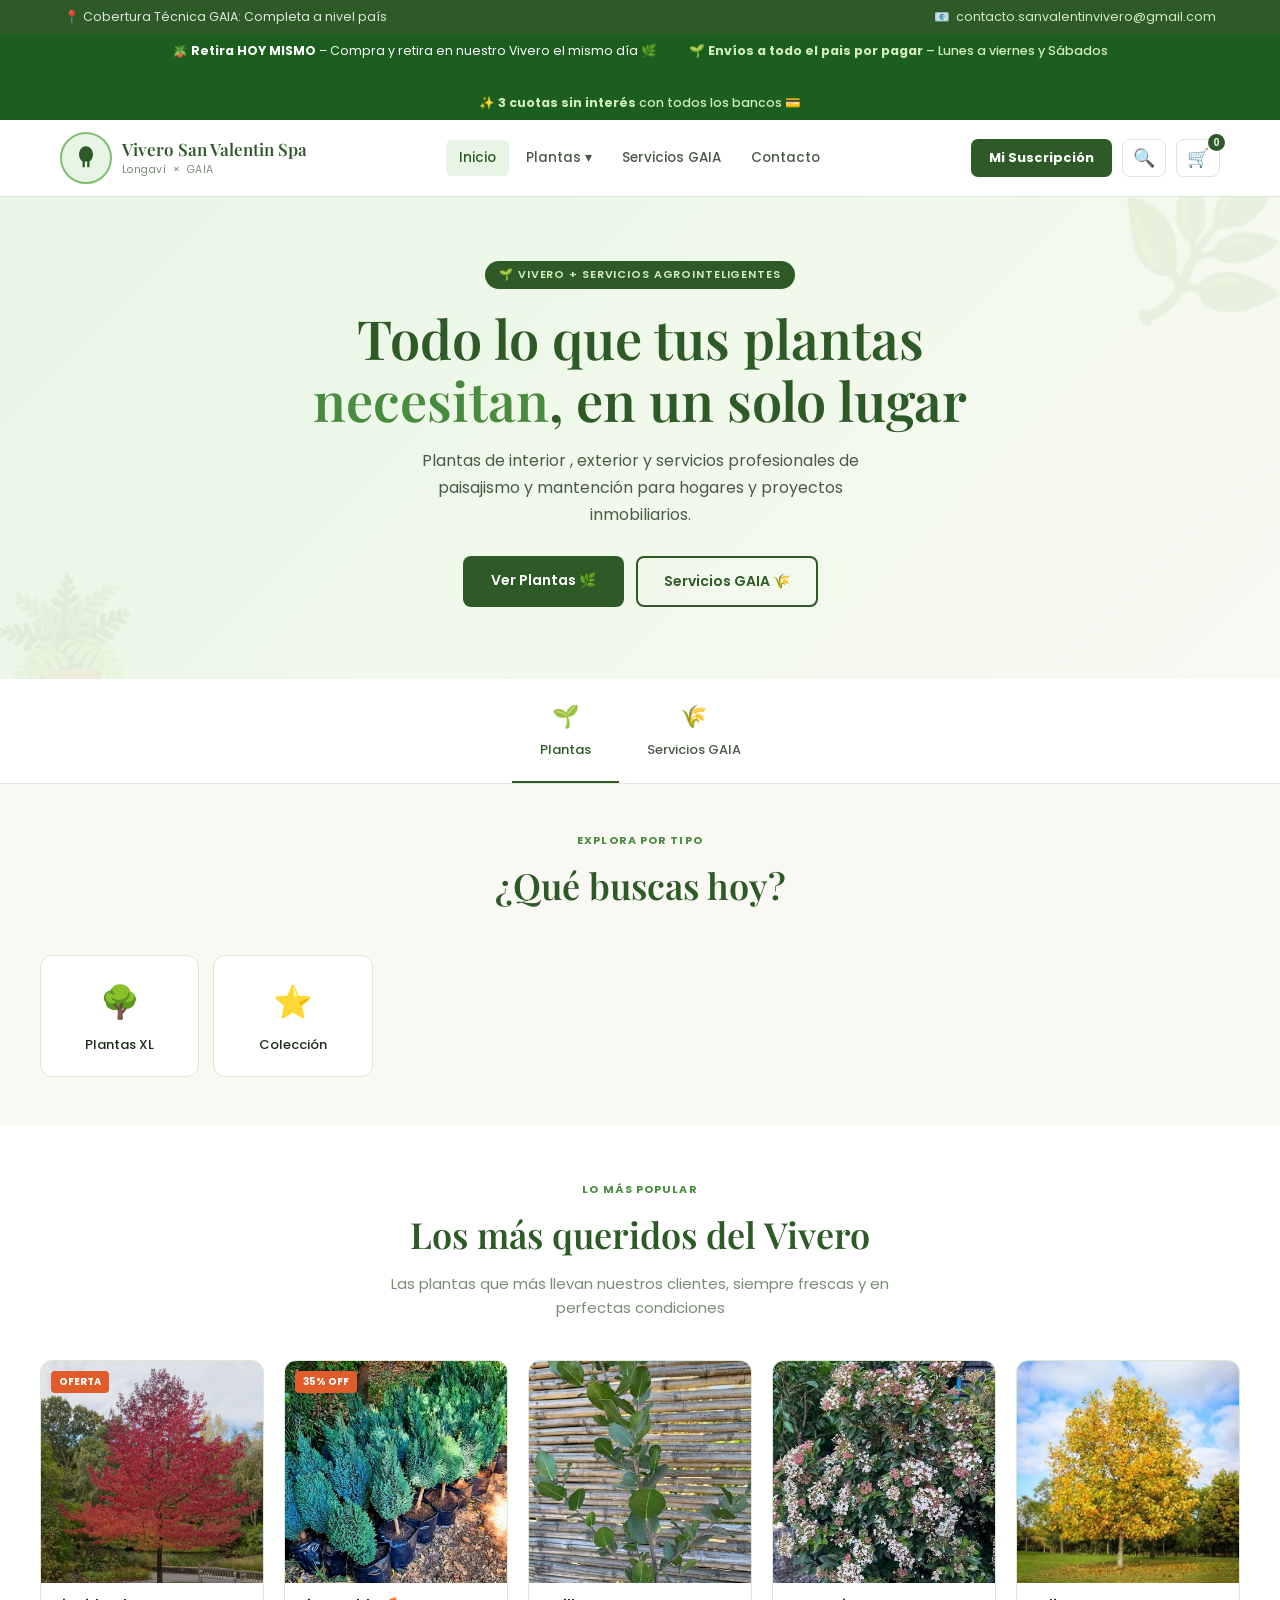
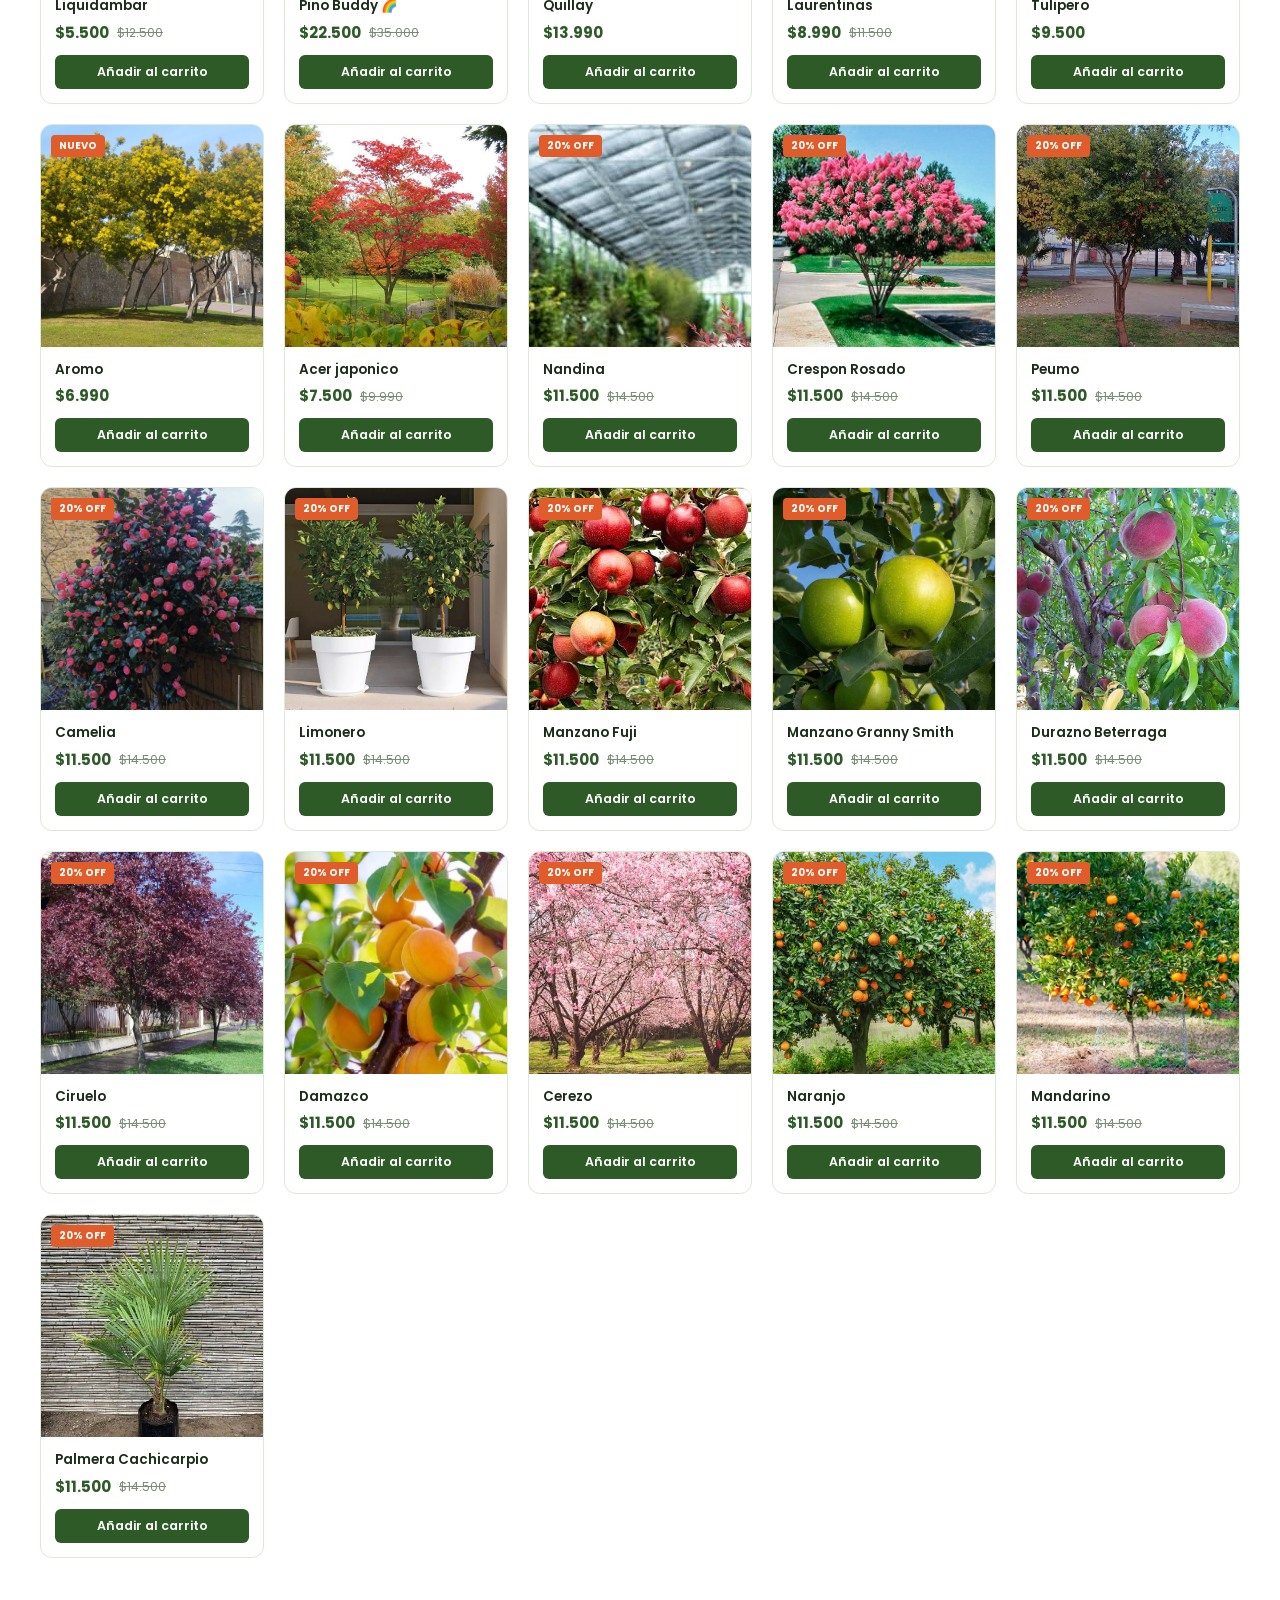
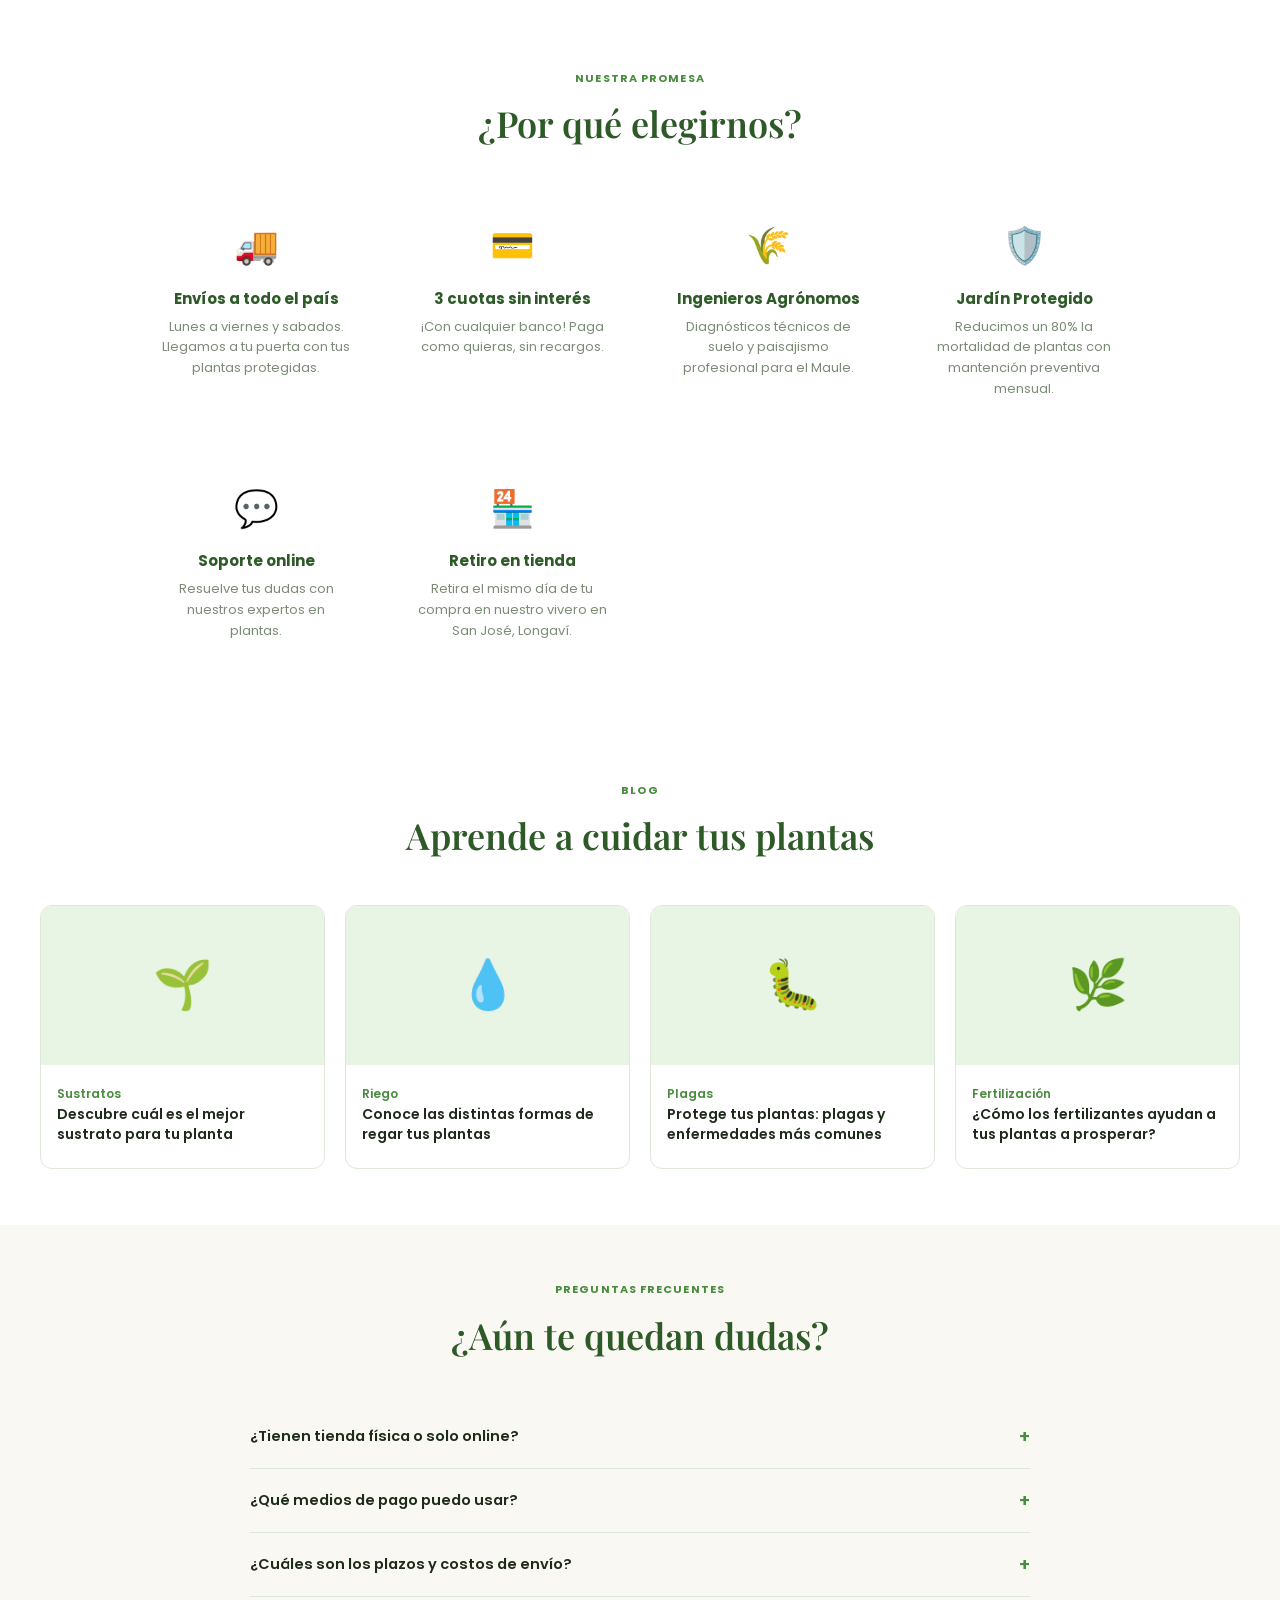
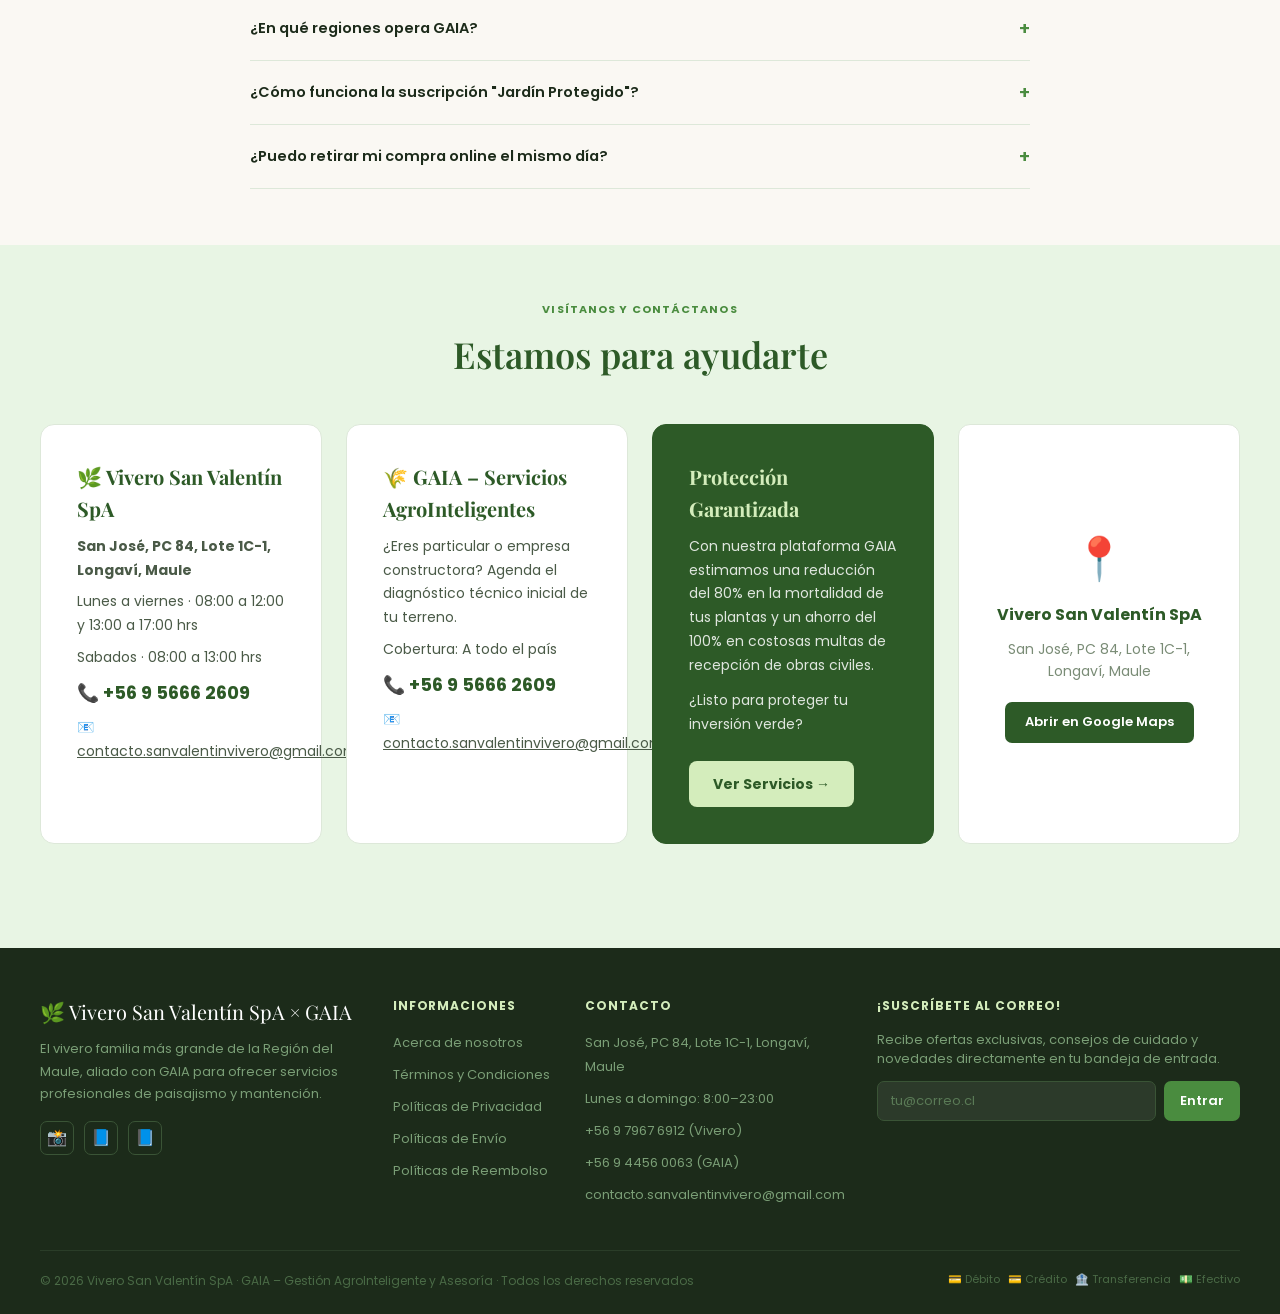
==== commit ee92d98b: "Segundo Commit: Agregar imágenes de productos y actualizar estilos" ====
--- a/index.html
+++ b/index.html
@@ -49,12 +49,10 @@
           <div class="dropdown-menu">
             <a href="#">Fácil Cuidado</a>
             <a href="#">De Colección</a>
-            <a href="#">Plantas Rosadas</a>
             <a href="#">Plantas XL</a>
           </div>
         </li>
         <li><a href="gaia.html">Servicios GAIA</a></li>
-        <li><a href="#" class="nav-accent">¡Imperdibles!</a></li>
         <li><a href="#contacto">Contacto</a></li>
       </ul>
     </nav>
@@ -107,14 +105,6 @@
       <h2>¿Qué buscas hoy?</h2>
     </div>
     <div class="cat-grid">
-      <a href="#" class="cat-card"><span class="icon">🐍</span>Sansevierias</a>
-      <a href="#" class="cat-card"><span class="icon">🍃</span>Pothus</a>
-      <a href="#" class="cat-card"><span class="icon">💜</span>Singonios</a>
-      <a href="#" class="cat-card"><span class="icon">🌿</span>Filodendros</a>
-      <a href="#" class="cat-card"><span class="icon">🎨</span>Calatheas</a>
-      <a href="#" class="cat-card"><span class="icon">🌺</span>Hoyas</a>
-      <a href="#" class="cat-card"><span class="icon">🪴</span>Peperomias</a>
-      <a href="#" class="cat-card"><span class="icon">🩷</span>Rosadas</a>
       <a href="#" class="cat-card"><span class="icon">🌳</span>Plantas XL</a>
       <a href="#" class="cat-card"><span class="icon">⭐</span>Colección</a>
     </div>
@@ -129,81 +119,221 @@
       <h2>Los más queridos del Vivero</h2>
       <p>Las plantas que más llevan nuestros clientes, siempre frescas y en perfectas condiciones</p>
     </div>
+
+    <!-- ✅ UN SOLO GRID para todos los productos -->
     <div class="product-grid">
 
-      <div class="product-card" onclick="addToCart('Pothus Marble Queen')">
-        <div class="product-img">🌿<div class="badge-discount">OFERTA</div></div>
-        <div class="product-info">
-          <div class="product-name">Pothus Marble Queen</div>
+      <!-- Producto 1: Liquidambar -->
+      <div class="product-card" onclick="addToCart('Liquidambar')">
+        <div class="product-img" style="background-image: url('assets/liquidambar.jpg');"><div class="badge-discount">OFERTA</div></div>
+        <div class="product-info">
+          <div class="product-name">Liquidambar</div>
           <div class="product-price"><span class="price-current">$5.500</span><span class="price-old">$12.500</span></div>
           <button class="btn-add">Añadir al carrito</button>
         </div>
       </div>
 
-      <div class="product-card" onclick="addToCart('Dracena Kiwi')">
-        <div class="product-img rose-bg">🌈<div class="badge-discount">35% OFF</div></div>
-        <div class="product-info">
-          <div class="product-name">Dracena Kiwi 🌈</div>
+      <!-- Producto 2: Pino Buddy -->
+      <div class="product-card" onclick="addToCart('Pino Buddy')">
+        <div class="product-img" style="background-image: url('assets/pino_buddy.jpg');"><div class="badge-discount">35% OFF</div></div>
+        <div class="product-info">
+          <div class="product-name">Pino Buddy 🌈</div>
           <div class="product-price"><span class="price-current">$22.500</span><span class="price-old">$35.000</span></div>
           <button class="btn-add">Añadir al carrito</button>
         </div>
       </div>
 
-      <div class="product-card" onclick="addToCart('Calathea Orbifolia')">
-        <div class="product-img cream-bg">🎨</div>
-        <div class="product-info">
-          <div class="product-name">Calathea Orbifolia</div>
+      <!-- Producto 3: Quillay (✅ ANIDACIÓN CORREGIDA) -->
+      <div class="product-card" onclick="addToCart('Quillay')">
+        <div class="product-img" style="background-image: url('assets/quillay.jpg');"></div>
+        <div class="product-info">
+          <div class="product-name">Quillay</div>
           <div class="product-price"><span class="price-current">$13.990</span></div>
           <button class="btn-add">Añadir al carrito</button>
         </div>
       </div>
 
-      <div class="product-card" onclick="addToCart('Sansevieria Trifasciata')">
-        <div class="product-img">🐍</div>
-        <div class="product-info">
-          <div class="product-name">Sansevieria Trifasciata</div>
+      <!-- Producto 4: Laurentinas -->
+      <div class="product-card" onclick="addToCart('Laurentinas')">
+        <div class="product-img" style="background-image: url('assets/laurentina.jpg');"></div>
+        <div class="product-info">
+          <div class="product-name">Laurentinas</div>
           <div class="product-price"><span class="price-current">$8.990</span><span class="price-old">$11.500</span></div>
           <button class="btn-add">Añadir al carrito</button>
         </div>
       </div>
 
-      <div class="product-card" onclick="addToCart('Filodendro Heartleaf')">
-        <div class="product-img">🌿</div>
-        <div class="product-info">
-          <div class="product-name">Filodendro Heartleaf</div>
+      <!-- Producto 5: Tulipero -->
+      <div class="product-card" onclick="addToCart('Tulipero')">
+        <div class="product-img" style="background-image: url('assets/tulipero.jpg');"></div>
+        <div class="product-info">
+          <div class="product-name">Tulipero</div>
           <div class="product-price"><span class="price-current">$9.500</span></div>
           <button class="btn-add">Añadir al carrito</button>
         </div>
       </div>
 
-      <div class="product-card" onclick="addToCart('Hoya Kerrii')">
-        <div class="product-img rose-bg">💚<div class="badge-discount">NUEVO</div></div>
-        <div class="product-info">
-          <div class="product-name">Hoya Kerrii</div>
+      <!-- Producto 6: Aromo -->
+      <div class="product-card" onclick="addToCart('Aromo')">
+        <div class="product-img" style="background-image: url('assets/aromo.jpg');"><div class="badge-discount">NUEVO</div></div>
+        <div class="product-info">
+          <div class="product-name">Aromo</div>
           <div class="product-price"><span class="price-current">$6.990</span></div>
           <button class="btn-add">Añadir al carrito</button>
         </div>
       </div>
 
-      <div class="product-card" onclick="addToCart('Peperomia Watermelon')">
-        <div class="product-img">🍉</div>
-        <div class="product-info">
-          <div class="product-name">Peperomia Watermelon</div>
+      <!-- Producto 7: Acer japonico -->
+      <div class="product-card" onclick="addToCart('Acer japonico')">
+        <div class="product-img" style="background-image: url('assets/acer_japonico.jpg');"></div>
+        <div class="product-info">
+          <div class="product-name">Acer japonico</div>
           <div class="product-price"><span class="price-current">$7.500</span><span class="price-old">$9.990</span></div>
           <button class="btn-add">Añadir al carrito</button>
         </div>
       </div>
 
-      <div class="product-card" onclick="addToCart('Singonio Strawberry Ice')">
-        <div class="product-img rose-bg">🩷<div class="badge-discount">20% OFF</div></div>
-        <div class="product-info">
-          <div class="product-name">Singonio Strawberry Ice</div>
-          <div class="product-price"><span class="price-current">$11.500</span><span class="price-old">$14.500</span></div>
-          <button class="btn-add">Añadir al carrito</button>
-        </div>
-      </div>
-
-    </div>
+      <!-- Producto 8: Nandina -->
+      <div class="product-card" onclick="addToCart('Nandina')">
+        <div class="product-img rose-bg" style="background-image: url('assets/nandina.jpg');"><div class="badge-discount">20% OFF</div></div>
+        <div class="product-info">
+          <div class="product-name">Nandina</div>
+          <div class="product-price"><span class="price-current">$11.500</span><span class="price-old">$14.500</span></div>
+          <button class="btn-add">Añadir al carrito</button>
+        </div>
+      </div>
+
+      <!-- Producto 9: Crespon Rosado -->
+      <div class="product-card" onclick="addToCart('Crespon Rosado')">
+        <div class="product-img" style="background-image: url('assets/crespon_rosado.jpg');"><div class="badge-discount">20% OFF</div></div>
+        <div class="product-info">
+          <div class="product-name">Crespon Rosado</div>
+          <div class="product-price"><span class="price-current">$11.500</span><span class="price-old">$14.500</span></div>
+          <button class="btn-add">Añadir al carrito</button>
+        </div>
+      </div>
+
+      <!-- Producto 10: Peumo -->
+      <div class="product-card" onclick="addToCart('Peumo')">
+        <div class="product-img" style="background-image: url('assets/peumo.jpg');"><div class="badge-discount">20% OFF</div></div>
+        <div class="product-info">
+          <div class="product-name">Peumo</div>
+          <div class="product-price"><span class="price-current">$11.500</span><span class="price-old">$14.500</span></div>
+          <button class="btn-add">Añadir al carrito</button>
+        </div>
+      </div>
+
+      <!-- Producto 11: Camelia -->
+      <div class="product-card" onclick="addToCart('Camelia')">
+        <div class="product-img" style="background-image: url('assets/camelia.jpg');"><div class="badge-discount">20% OFF</div></div>
+        <div class="product-info">
+          <div class="product-name">Camelia</div>
+          <div class="product-price"><span class="price-current">$11.500</span><span class="price-old">$14.500</span></div>
+          <button class="btn-add">Añadir al carrito</button>
+        </div>
+      </div>
+
+      <!-- Producto 12: Limonero -->
+      <div class="product-card" onclick="addToCart('Limonero')">
+        <div class="product-img" style="background-image: url('assets/limonero.jpg');"><div class="badge-discount">20% OFF</div></div>
+        <div class="product-info">
+          <div class="product-name">Limonero</div>
+          <div class="product-price"><span class="price-current">$11.500</span><span class="price-old">$14.500</span></div>
+          <button class="btn-add">Añadir al carrito</button>
+        </div>
+      </div>
+
+      <!-- Producto 13: Manzano Fuji -->
+      <div class="product-card" onclick="addToCart('Manzano Fuji')">
+        <div class="product-img" style="background-image: url('assets/manzano_fuji.jpg');"><div class="badge-discount">20% OFF</div></div>
+        <div class="product-info">
+          <div class="product-name">Manzano Fuji</div>
+          <div class="product-price"><span class="price-current">$11.500</span><span class="price-old">$14.500</span></div>
+          <button class="btn-add">Añadir al carrito</button>
+        </div>
+      </div>
+
+      <!-- Producto 14: Manzano Granny Smith -->
+      <div class="product-card" onclick="addToCart('Manzano Granny Smith')">
+        <div class="product-img" style="background-image: url('assets/manzano_granny_smith.jpg');"><div class="badge-discount">20% OFF</div></div>
+        <div class="product-info">
+          <div class="product-name">Manzano Granny Smith</div>
+          <div class="product-price"><span class="price-current">$11.500</span><span class="price-old">$14.500</span></div>
+          <button class="btn-add">Añadir al carrito</button>
+        </div>
+      </div>
+
+      <!-- Producto 15: Durazno Beterraga -->
+      <div class="product-card" onclick="addToCart('Durazno Beterraga')">
+        <div class="product-img" style="background-image: url('assets/durazno_beterraga.jpg');"><div class="badge-discount">20% OFF</div></div>
+        <div class="product-info">
+          <div class="product-name">Durazno Beterraga</div>
+          <div class="product-price"><span class="price-current">$11.500</span><span class="price-old">$14.500</span></div>
+          <button class="btn-add">Añadir al carrito</button>
+        </div>
+      </div>
+
+      <!-- Producto 16: Ciruelo -->
+      <div class="product-card" onclick="addToCart('Ciruelo')">
+        <div class="product-img" style="background-image: url('assets/ciruelo.jpg');"><div class="badge-discount">20% OFF</div></div>
+        <div class="product-info">
+          <div class="product-name">Ciruelo</div>
+          <div class="product-price"><span class="price-current">$11.500</span><span class="price-old">$14.500</span></div>
+          <button class="btn-add">Añadir al carrito</button>
+        </div>
+      </div>
+
+      <!-- Producto 17: Damazco -->
+      <div class="product-card" onclick="addToCart('Damazco')">
+        <div class="product-img" style="background-image: url('assets/damazco.jpg');"><div class="badge-discount">20% OFF</div></div>
+        <div class="product-info">
+          <div class="product-name">Damazco</div>
+          <div class="product-price"><span class="price-current">$11.500</span><span class="price-old">$14.500</span></div>
+          <button class="btn-add">Añadir al carrito</button>
+        </div>
+      </div>
+
+      <!-- Producto 18: Cerezo -->
+      <div class="product-card" onclick="addToCart('Cerezo')">
+        <div class="product-img" style="background-image: url('assets/cerezo.jpg');"><div class="badge-discount">20% OFF</div></div>
+        <div class="product-info">
+          <div class="product-name">Cerezo</div>
+          <div class="product-price"><span class="price-current">$11.500</span><span class="price-old">$14.500</span></div>
+          <button class="btn-add">Añadir al carrito</button>
+        </div>
+      </div>
+
+      <!-- Producto 19: Naranjo -->
+      <div class="product-card" onclick="addToCart('Naranjo')">
+        <div class="product-img" style="background-image: url('assets/naranjo.jpg');"><div class="badge-discount">20% OFF</div></div>
+        <div class="product-info">
+          <div class="product-name">Naranjo</div>
+          <div class="product-price"><span class="price-current">$11.500</span><span class="price-old">$14.500</span></div>
+          <button class="btn-add">Añadir al carrito</button>
+        </div>
+      </div>
+
+      <!-- Producto 20: Mandarino -->
+      <div class="product-card" onclick="addToCart('Mandarino')">
+        <div class="product-img" style="background-image: url('assets/mandarino.jpg');"><div class="badge-discount">20% OFF</div></div>
+        <div class="product-info">
+          <div class="product-name">Mandarino</div>
+          <div class="product-price"><span class="price-current">$11.500</span><span class="price-old">$14.500</span></div>
+          <button class="btn-add">Añadir al carrito</button>
+        </div>
+      </div>
+
+      <!-- Producto 21: Palmera Cachicarpio -->
+      <div class="product-card" onclick="addToCart('Palmera Cachicarpio')">
+        <div class="product-img" style="background-image: url('assets/palmera.jpg');"><div class="badge-discount">20% OFF</div></div>
+        <div class="product-info">
+          <div class="product-name">Palmera Cachicarpio</div>
+          <div class="product-price"><span class="price-current">$11.500</span><span class="price-old">$14.500</span></div>
+          <button class="btn-add">Añadir al carrito</button>
+        </div>
+      </div>
+
+    </div> <!-- ✅ Cierre Único del product-grid -->
   </div>
 </section>
 
@@ -242,7 +372,7 @@
     <div class="why-card">
       <span class="why-icon">🏪</span>
       <h3>Retiro en tienda</h3>
-      <p>Retira el mismo día de tu compra en nuestro vivero en Maipú.</p>
+      <p>Retira el mismo día de tu compra en nuestro vivero en San José, Longaví.</p>
     </div>
   </div>
 </section>
--- a/styles.css
+++ b/styles.css
@@ -425,10 +425,20 @@
 .product-card:hover { box-shadow: 0 8px 28px rgba(45,90,39,.12); transform: translateY(-3px); }
 
 .product-img {
-  width: 100%; aspect-ratio: 1;
+  width: 100%; 
+  aspect-ratio: 1;
   background: var(--green-pale);
-  display: flex; align-items: center; justify-content: center;
-  font-size: 56px; position: relative; overflow: hidden;
+  display: flex; 
+  align-items: center; 
+  justify-content: center;
+  font-size: 56px; 
+  position: relative; 
+  overflow: hidden;
+  
+  /* 👇 Estas son las 3 líneas nuevas que ajustan la imagen 👇 */
+  background-size: cover;
+  background-position: center;
+  background-repeat: no-repeat;
 }
 
 .product-img.rose-bg  { background: var(--rose-pale); }
